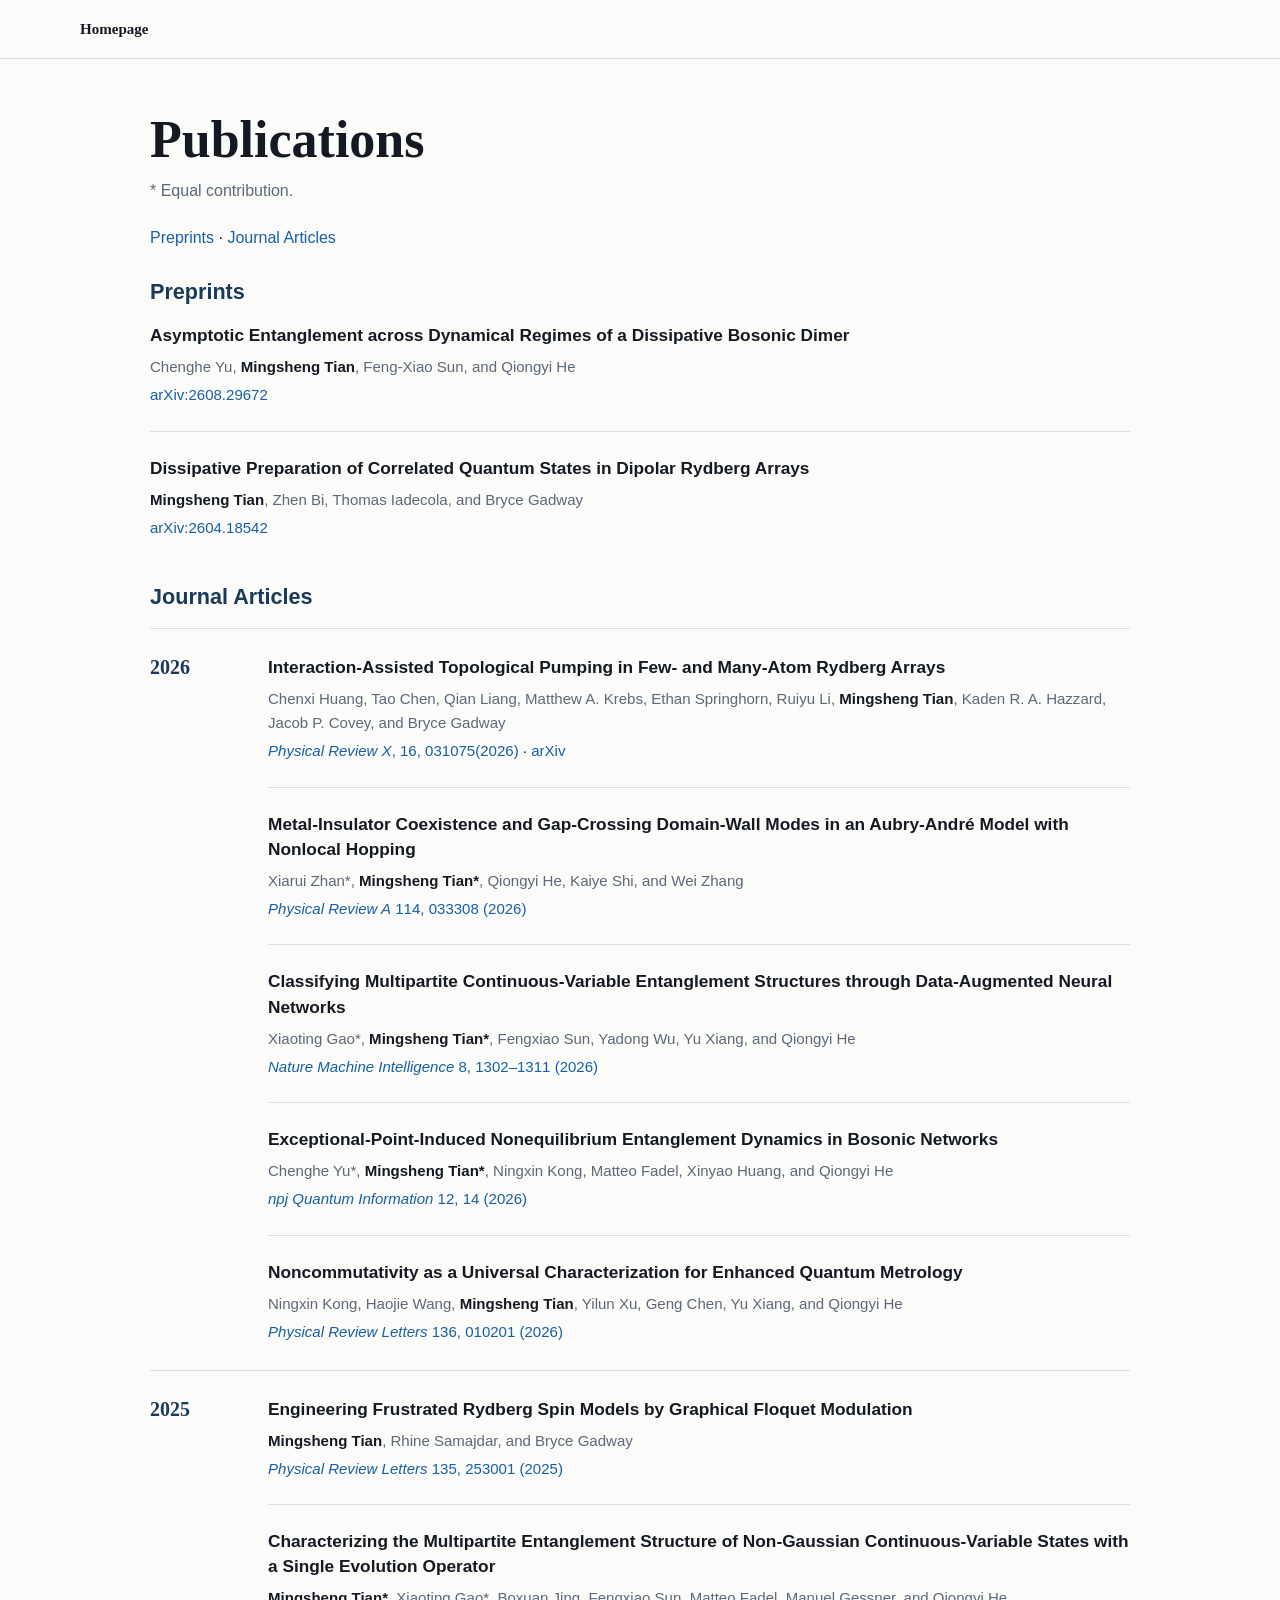
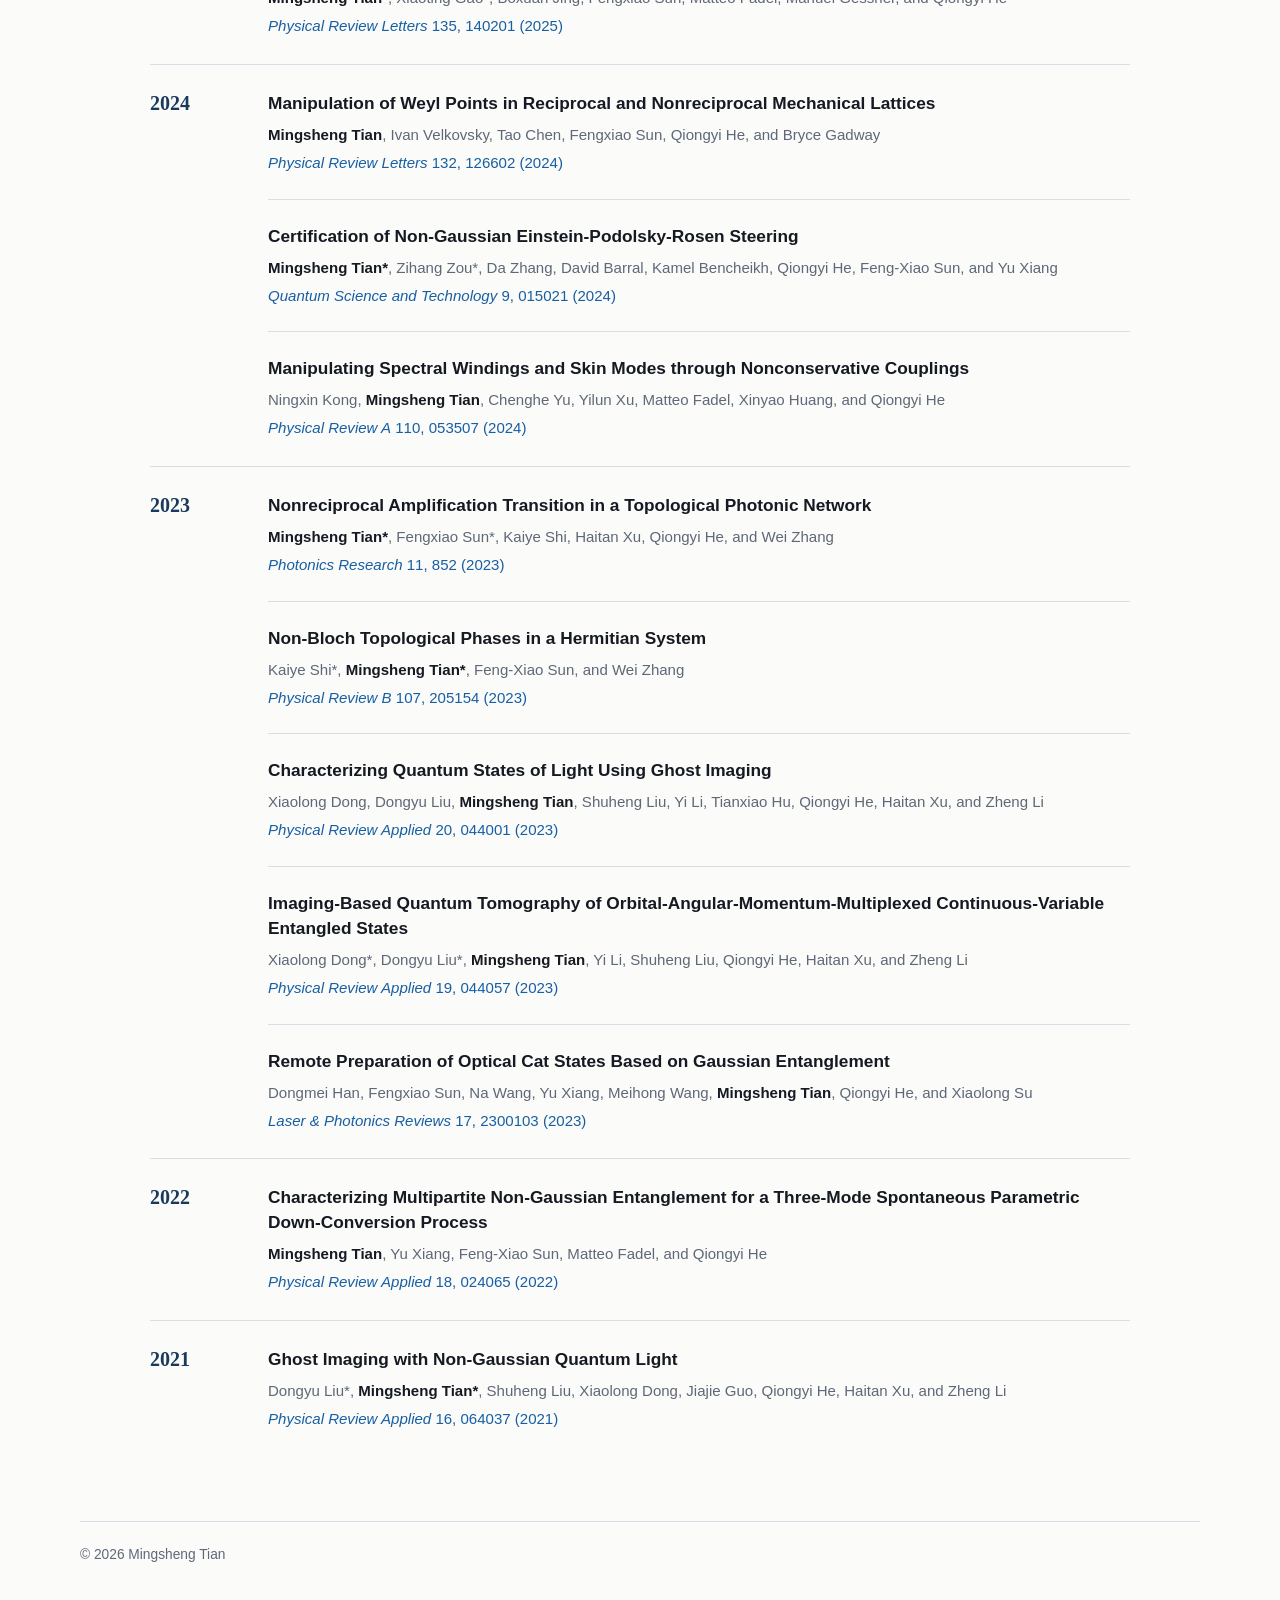
==== publications.html @ 2e52658d "Remove duplicate publication entry Removed duplicate publication entry for 'Interaction-Assisted Top" ====
<!DOCTYPE html>
<html lang="en">
  <head>
    <meta charset="utf-8">
    <meta name="viewport" content="width=device-width, initial-scale=1">
    <meta name="description" content="Publications by Mingsheng Tian">
    <title>Publications | Mingsheng Tian</title>
    <link rel="stylesheet" href="assets/css/style.css?v=20260909-2">
  </head>
  <body>
    <header class="site-header">
      <nav class="top-nav" aria-label="Main navigation">
        <a class="home-link" href="index.html#home">Homepage</a>
      </nav>
    </header>

    <main class="publications-page">
      <section>
        <h1>Publications</h1>
        <p class="page-intro"> * Equal contribution.</p>

        <nav class="publication-categories" aria-label="Publication categories">
          <a href="#preprints">Preprints</a> ·
          <a href="#journal-articles">Journal Articles</a>
        </nav>

        <section id="preprints" class="section-anchor">
          <h2>Preprints</h2>
          <ul class="publication-list" role="list">
            <li class="publication-item">
              <h3 class="publication-title">Asymptotic Entanglement across Dynamical Regimes of a Dissipative Bosonic Dimer</h3>
              <p class="publication-authors">Chenghe Yu, <strong>Mingsheng Tian</strong>, Feng-Xiao Sun, and Qiongyi He</p>
              <p class="publication-venue"><a href="https://arxiv.org/abs/2608.29672">arXiv:2608.29672</a></p>
            </li>
            <li class="publication-item">
              <h3 class="publication-title">Dissipative Preparation of Correlated Quantum States in Dipolar Rydberg Arrays</h3>
              <p class="publication-authors"><strong>Mingsheng Tian</strong>, Zhen Bi, Thomas Iadecola, and Bryce Gadway</p>
              <p class="publication-venue"><a href="https://arxiv.org/abs/2604.18542">arXiv:2604.18542</a></p>
            </li>
          </ul>
        </section>

        <section id="journal-articles" class="section-anchor">
          <h2>Journal Articles</h2>
          <div class="year-group">
            <h3>2026</h3>
            <ul class="publication-list" role="list">
               <li class="publication-item">
                <h4 class="publication-title">Interaction-Assisted Topological Pumping in Few- and Many-Atom Rydberg Arrays</h4>
                <p class="publication-authors">Chenxi Huang, Tao Chen, Qian Liang, Matthew A. Krebs, Ethan Springhorn, Ruiyu Li, <strong>Mingsheng Tian</strong>, Kaden R. A. Hazzard, Jacob P. Covey, and Bryce Gadway</p>
                <p class="publication-venue"><a href="https://journals.aps.org/prx/accepted/10.1103/bf85-ydvh"><em>Physical Review X</em>, 16, 031075(2026)</a> · <a href="https://arxiv.org/abs/2512.12364">arXiv</a></p>
              </li>
              <li class="publication-item">
                <h4 class="publication-title">Metal-Insulator Coexistence and Gap-Crossing Domain-Wall Modes in an Aubry-André Model with Nonlocal Hopping</h4>
                <p class="publication-authors">Xiarui Zhan*, <strong>Mingsheng Tian*</strong>, Qiongyi He, Kaiye Shi, and Wei Zhang</p>
                <p class="publication-venue"><a href="https://journals.aps.org/pra/abstract/10.1103/kcw2-7v4j"><em>Physical Review A</em> 114, 033308 (2026)</a></p>
              </li>
              <li class="publication-item">
                <h4 class="publication-title">Classifying Multipartite Continuous-Variable Entanglement Structures through Data-Augmented Neural Networks</h4>
                <p class="publication-authors">Xiaoting Gao*, <strong>Mingsheng Tian*</strong>, Fengxiao Sun, Yadong Wu, Yu Xiang, and Qiongyi He</p>
                <p class="publication-venue"><a href="https://www.nature.com/articles/s42256-026-01284-y"><em>Nature Machine Intelligence</em> 8, 1302–1311 (2026)</a></p>
              </li>
              <li class="publication-item">
                <h4 class="publication-title">Exceptional-Point-Induced Nonequilibrium Entanglement Dynamics in Bosonic Networks</h4>
                <p class="publication-authors">Chenghe Yu*, <strong>Mingsheng Tian*</strong>, Ningxin Kong, Matteo Fadel, Xinyao Huang, and Qiongyi He</p>
                <p class="publication-venue"><a href="https://www.nature.com/articles/s41534-025-01158-y"><em>npj Quantum Information</em> 12, 14 (2026)</a></p>
              </li>
              <li class="publication-item">
                <h4 class="publication-title">Noncommutativity as a Universal Characterization for Enhanced Quantum Metrology</h4>
                <p class="publication-authors">Ningxin Kong, Haojie Wang, <strong>Mingsheng Tian</strong>, Yilun Xu, Geng Chen, Yu Xiang, and Qiongyi He</p>
                <p class="publication-venue"><a href="https://journals.aps.org/prl/abstract/10.1103/3jlc-lb5c"><em>Physical Review Letters</em> 136, 010201 (2026)</a></p>
              </li>
            </ul>
          </div>

          <div class="year-group">
            <h3>2025</h3>
            <ul class="publication-list" role="list">
              <li class="publication-item">
                <h4 class="publication-title">Engineering Frustrated Rydberg Spin Models by Graphical Floquet Modulation</h4>
                <p class="publication-authors"><strong>Mingsheng Tian</strong>, Rhine Samajdar, and Bryce Gadway</p>
                <p class="publication-venue"><a href="https://journals.aps.org/prl/abstract/10.1103/yxbv-1dkk"><em>Physical Review Letters</em> 135, 253001 (2025)</a></p>
              </li>
              <li class="publication-item">
                <h4 class="publication-title">Characterizing the Multipartite Entanglement Structure of Non-Gaussian Continuous-Variable States with a Single Evolution Operator</h4>
                <p class="publication-authors"><strong>Mingsheng Tian*</strong>, Xiaoting Gao*, Boxuan Jing, Fengxiao Sun, Matteo Fadel, Manuel Gessner, and Qiongyi He</p>
                <p class="publication-venue"><a href="https://journals.aps.org/prl/abstract/10.1103/21t1-dqn6"><em>Physical Review Letters</em> 135, 140201 (2025)</a></p>
              </li>
            </ul>
          </div>

          <div class="year-group">
            <h3>2024</h3>
            <ul class="publication-list" role="list">
              <li class="publication-item">
                <h4 class="publication-title">Manipulation of Weyl Points in Reciprocal and Nonreciprocal Mechanical Lattices</h4>
                <p class="publication-authors"><strong>Mingsheng Tian</strong>, Ivan Velkovsky, Tao Chen, Fengxiao Sun, Qiongyi He, and Bryce Gadway</p>
                <p class="publication-venue"><a href="https://journals.aps.org/prl/abstract/10.1103/PhysRevLett.132.126602"><em>Physical Review Letters</em> 132, 126602 (2024)</a></p>
              </li>
              <li class="publication-item">
                <h4 class="publication-title">Certification of Non-Gaussian Einstein-Podolsky-Rosen Steering</h4>
                <p class="publication-authors"><strong>Mingsheng Tian*</strong>, Zihang Zou*, Da Zhang, David Barral, Kamel Bencheikh, Qiongyi He, Feng-Xiao Sun, and Yu Xiang</p>
                <p class="publication-venue"><a href="https://iopscience.iop.org/article/10.1088/2058-9565/ad124b"><em>Quantum Science and Technology</em> 9, 015021 (2024)</a></p>
              </li>
              <li class="publication-item">
                <h4 class="publication-title">Manipulating Spectral Windings and Skin Modes through Nonconservative Couplings</h4>
                <p class="publication-authors">Ningxin Kong, <strong>Mingsheng Tian</strong>, Chenghe Yu, Yilun Xu, Matteo Fadel, Xinyao Huang, and Qiongyi He</p>
                <p class="publication-venue"><a href="https://journals.aps.org/pra/abstract/10.1103/PhysRevA.110.053507"><em>Physical Review A</em> 110, 053507 (2024)</a></p>
              </li>
            </ul>
          </div>

          <div class="year-group">
            <h3>2023</h3>
            <ul class="publication-list" role="list">
              <li class="publication-item">
                <h4 class="publication-title">Nonreciprocal Amplification Transition in a Topological Photonic Network</h4>
                <p class="publication-authors"><strong>Mingsheng Tian*</strong>, Fengxiao Sun*, Kaiye Shi, Haitan Xu, Qiongyi He, and Wei Zhang</p>
                <p class="publication-venue"><a href="https://opg.optica.org/prj/fulltext.cfm?uri=prj-11-5-852&amp;id=530250"><em>Photonics Research</em> 11, 852 (2023)</a></p>
              </li>
              <li class="publication-item">
                <h4 class="publication-title">Non-Bloch Topological Phases in a Hermitian System</h4>
                <p class="publication-authors">Kaiye Shi*, <strong>Mingsheng Tian*</strong>, Feng-Xiao Sun, and Wei Zhang</p>
                <p class="publication-venue"><a href="https://journals.aps.org/prb/abstract/10.1103/PhysRevB.107.205154"><em>Physical Review B</em> 107, 205154 (2023)</a></p>
              </li>
              <li class="publication-item">
                <h4 class="publication-title">Characterizing Quantum States of Light Using Ghost Imaging</h4>
                <p class="publication-authors">Xiaolong Dong, Dongyu Liu, <strong>Mingsheng Tian</strong>, Shuheng Liu, Yi Li, Tianxiao Hu, Qiongyi He, Haitan Xu, and Zheng Li</p>
                <p class="publication-venue"><a href="https://journals.aps.org/prapplied/abstract/10.1103/PhysRevApplied.20.044001"><em>Physical Review Applied</em> 20, 044001 (2023)</a></p>
              </li>
              <li class="publication-item">
                <h4 class="publication-title">Imaging-Based Quantum Tomography of Orbital-Angular-Momentum-Multiplexed Continuous-Variable Entangled States</h4>
                <p class="publication-authors">Xiaolong Dong*, Dongyu Liu*, <strong>Mingsheng Tian</strong>, Yi Li, Shuheng Liu, Qiongyi He, Haitan Xu, and Zheng Li</p>
                <p class="publication-venue"><a href="https://journals.aps.org/prapplied/abstract/10.1103/PhysRevApplied.19.044057"><em>Physical Review Applied</em> 19, 044057 (2023)</a></p>
              </li>
              <li class="publication-item">
                <h4 class="publication-title">Remote Preparation of Optical Cat States Based on Gaussian Entanglement</h4>
                <p class="publication-authors">Dongmei Han, Fengxiao Sun, Na Wang, Yu Xiang, Meihong Wang, <strong>Mingsheng Tian</strong>, Qiongyi He, and Xiaolong Su</p>
                <p class="publication-venue"><a href="https://doi.org/10.1002/lpor.202300103"><em>Laser &amp; Photonics Reviews</em> 17, 2300103 (2023)</a> </p>
              </li>
            </ul>
          </div>

          <div class="year-group">
            <h3>2022</h3>
            <ul class="publication-list" role="list">
              <li class="publication-item">
                <h4 class="publication-title">Characterizing Multipartite Non-Gaussian Entanglement for a Three-Mode Spontaneous Parametric Down-Conversion Process</h4>
                <p class="publication-authors"><strong>Mingsheng Tian</strong>, Yu Xiang, Feng-Xiao Sun, Matteo Fadel, and Qiongyi He</p>
                <p class="publication-venue"><a href="https://journals.aps.org/prapplied/abstract/10.1103/PhysRevApplied.18.024065"><em>Physical Review Applied</em> 18, 024065 (2022)</a></p>
              </li>
            </ul>
          </div>

          <div class="year-group">
            <h3>2021</h3>
            <ul class="publication-list" role="list">
              <li class="publication-item">
                <h4 class="publication-title">Ghost Imaging with Non-Gaussian Quantum Light</h4>
                <p class="publication-authors">Dongyu Liu*, <strong>Mingsheng Tian*</strong>, Shuheng Liu, Xiaolong Dong, Jiajie Guo, Qiongyi He, Haitan Xu, and Zheng Li</p>
                <p class="publication-venue"><a href="https://journals.aps.org/prapplied/abstract/10.1103/PhysRevApplied.16.064037"><em>Physical Review Applied</em> 16, 064037 (2021)</a></p>
              </li>
            </ul>
          </div>
        </section>

      </section>
    </main>

    <footer>
      <p>© 2026 Mingsheng Tian</p>
    </footer>
  </body>
</html>
---- assets/css/style.css ----
:root {
  --ink: #151922;
  --muted: #5e6877;
  --line: #d9dee7;
  --paper: #fbfbfa;
  --soft: #f3f7fb;
  --blue: #175fa3;
  --blue-dark: #193a5a;
}

* {
  box-sizing: border-box;
}

html {
  scroll-behavior: smooth;
}

body {
  margin: 0;
  color: var(--ink);
  background: var(--paper);
  font-family: -apple-system, BlinkMacSystemFont, "Segoe UI", Helvetica, Arial, sans-serif;
  font-size: 16px;
  line-height: 1.65;
}

a {
  color: var(--blue);
  text-decoration: none;
}

a:hover,
a:focus-visible {
  text-decoration: underline;
}

.site-header {
  position: sticky;
  top: 0;
  z-index: 20;
  background: rgba(251, 251, 250, 0.97);
  border-bottom: 1px solid var(--line);
  backdrop-filter: blur(10px);
}

.top-nav {
  width: min(1120px, calc(100vw - 40px));
  min-height: 58px;
  margin: 0 auto;
  display: flex;
  align-items: center;
  justify-content: space-between;
  gap: 24px;
  overflow-x: auto;
  white-space: nowrap;
  scrollbar-width: none;
}

.top-nav::-webkit-scrollbar {
  display: none;
}

.top-nav a {
  color: var(--ink);
  font-size: 0.94rem;
  font-weight: 700;
}

.home-link {
  color: var(--blue-dark);
  font-family: Georgia, "Times New Roman", serif;
  font-size: 1.02rem;
}

.nav-links {
  display: flex;
  align-items: center;
  gap: 30px;
}

main {
  width: min(1120px, calc(100vw - 40px));
  margin: 0 auto;
  padding: 52px 0 64px;
  display: grid;
  grid-template-columns: 250px minmax(0, 1fr);
  gap: 64px;
}

.section-anchor,
body {
  scroll-margin-top: 78px;
}

.profile {
  position: sticky;
  top: 90px;
  align-self: start;
}

.portrait {
  width: 210px;
  height: 280px;
  display: block;
  object-fit: cover;
  border-radius: 8px;
  border: 1px solid var(--line);
  background: #fff;
}

h1 {
  margin: 22px 0 8px;
  font-family: Georgia, "Times New Roman", serif;
  font-size: 1.65rem;
  font-weight: 800;
  line-height: 1.1;
  white-space: nowrap;
}

h2,
h3 {
  margin: 0;
  line-height: 1.22;
}

.content > section > h2,
.section-heading-row {
  margin: 0 0 18px;
  padding-bottom: 8px;
  border-bottom: 1px solid var(--line);
}

.content > section > h2,
.section-heading-row h2 {
  color: var(--blue-dark);
  font-size: 1.12rem;
  text-transform: uppercase;
  letter-spacing: 0.04em;
}

.section-heading-row {
  display: flex;
  align-items: baseline;
  justify-content: space-between;
  gap: 24px;
}

.section-heading-row a {
  flex: none;
  font-size: 0.9rem;
  font-weight: 700;
}

.title {
  color: var(--blue-dark);
  font-weight: 700;
}

.academic-links {
  display: flex;
  flex-wrap: wrap;
  gap: 8px 14px;
  margin-top: 18px;
}

.academic-links a {
  font-weight: 700;
}

section + section {
  margin-top: 44px;
}

.content p,
.content ul,
.content ol {
  margin-top: 0;
}

.content > section:first-child p {
  max-width: 760px;
  font-size: 1.03rem;
}

.publications,
.publication-list {
  margin: 0;
  padding: 0;
  list-style: none;
}

.publication-item + .publication-item {
  margin-top: 24px;
  padding-top: 24px;
  border-top: 1px solid var(--line);
}

.publication-title {
  margin: 0 0 7px;
  color: var(--ink);
  font-size: 1.08rem;
  font-weight: 650;
  line-height: 1.45;
  overflow-wrap: anywhere;
}

.publication-item .publication-authors {
  margin: 0 0 5px;
  color: var(--muted);
  font-size: 0.94rem;
  line-height: 1.6;
}

.publication-authors strong {
  color: var(--ink);
  font-weight: 600;
}

.publication-item .publication-venue {
  margin: 0;
  font-size: 0.94rem;
  line-height: 1.5;
}

.publication-venue a {
  font-weight: 500;
}

.publications + .note {
  margin-top: 18px;
}

.note {
  margin-bottom: 0;
  color: var(--muted);
  font-size: 0.88rem;
}

.timeline p {
  margin: 0;
}

.timeline p + p {
  margin-top: 8px;
}

.timeline span {
  display: inline-block;
  min-width: 118px;
  color: var(--blue-dark);
  font-weight: 800;
}

.hobbies {
  display: inline-block;
  margin-bottom: 0;
  padding: 10px 14px;
  color: var(--blue-dark);
  background: var(--soft);
  border: 1px solid var(--line);
  border-radius: 8px;
  font-weight: 700;
}

footer {
  width: min(1120px, calc(100vw - 40px));
  margin: 0 auto;
  padding: 22px 0 34px;
  color: var(--muted);
  border-top: 1px solid var(--line);
  font-size: 0.86rem;
}

footer p {
  margin: 0;
}

main.publications-page {
  display: block;
  width: min(980px, calc(100vw - 40px));
}

.publications-page > section > h1 {
  margin: 0 0 10px;
  font-size: clamp(2.35rem, 5vw, 3.25rem);
}

.page-intro {
  margin: 0 0 38px;
  color: var(--muted);
}

.publication-categories {
  margin: -18px 0 28px;
}

.publications-page section > h2 {
  margin-bottom: 18px;
  color: var(--blue-dark);
  font-size: 1.35rem;
}

.year-group {
  display: grid;
  grid-template-columns: 90px minmax(0, 1fr);
  gap: 28px;
  padding: 26px 0;
  border-top: 1px solid var(--line);
}

.year-group > h3 {
  color: var(--blue-dark);
  font-family: Georgia, "Times New Roman", serif;
  font-size: 1.25rem;
}

@media (max-width: 920px) {
  .top-nav {
    width: min(100vw - 28px, 760px);
    gap: 22px;
  }

  .nav-links {
    gap: 22px;
  }

  main {
    width: min(100vw - 32px, 760px);
    grid-template-columns: 1fr;
    gap: 38px;
    padding: 36px 0 48px;
  }

  .profile {
    position: static;
  }

  .portrait {
    width: 190px;
    height: 252px;
  }
}

@media (max-width: 620px) {
  body {
    font-size: 15px;
  }

  .top-nav a {
    font-size: 0.88rem;
  }

  .section-heading-row {
    display: block;
  }

  .section-heading-row h2 {
    margin-bottom: 6px;
  }

  .timeline span {
    display: block;
    min-width: 0;
  }

  .year-group {
    grid-template-columns: 1fr;
    gap: 10px;
  }
}
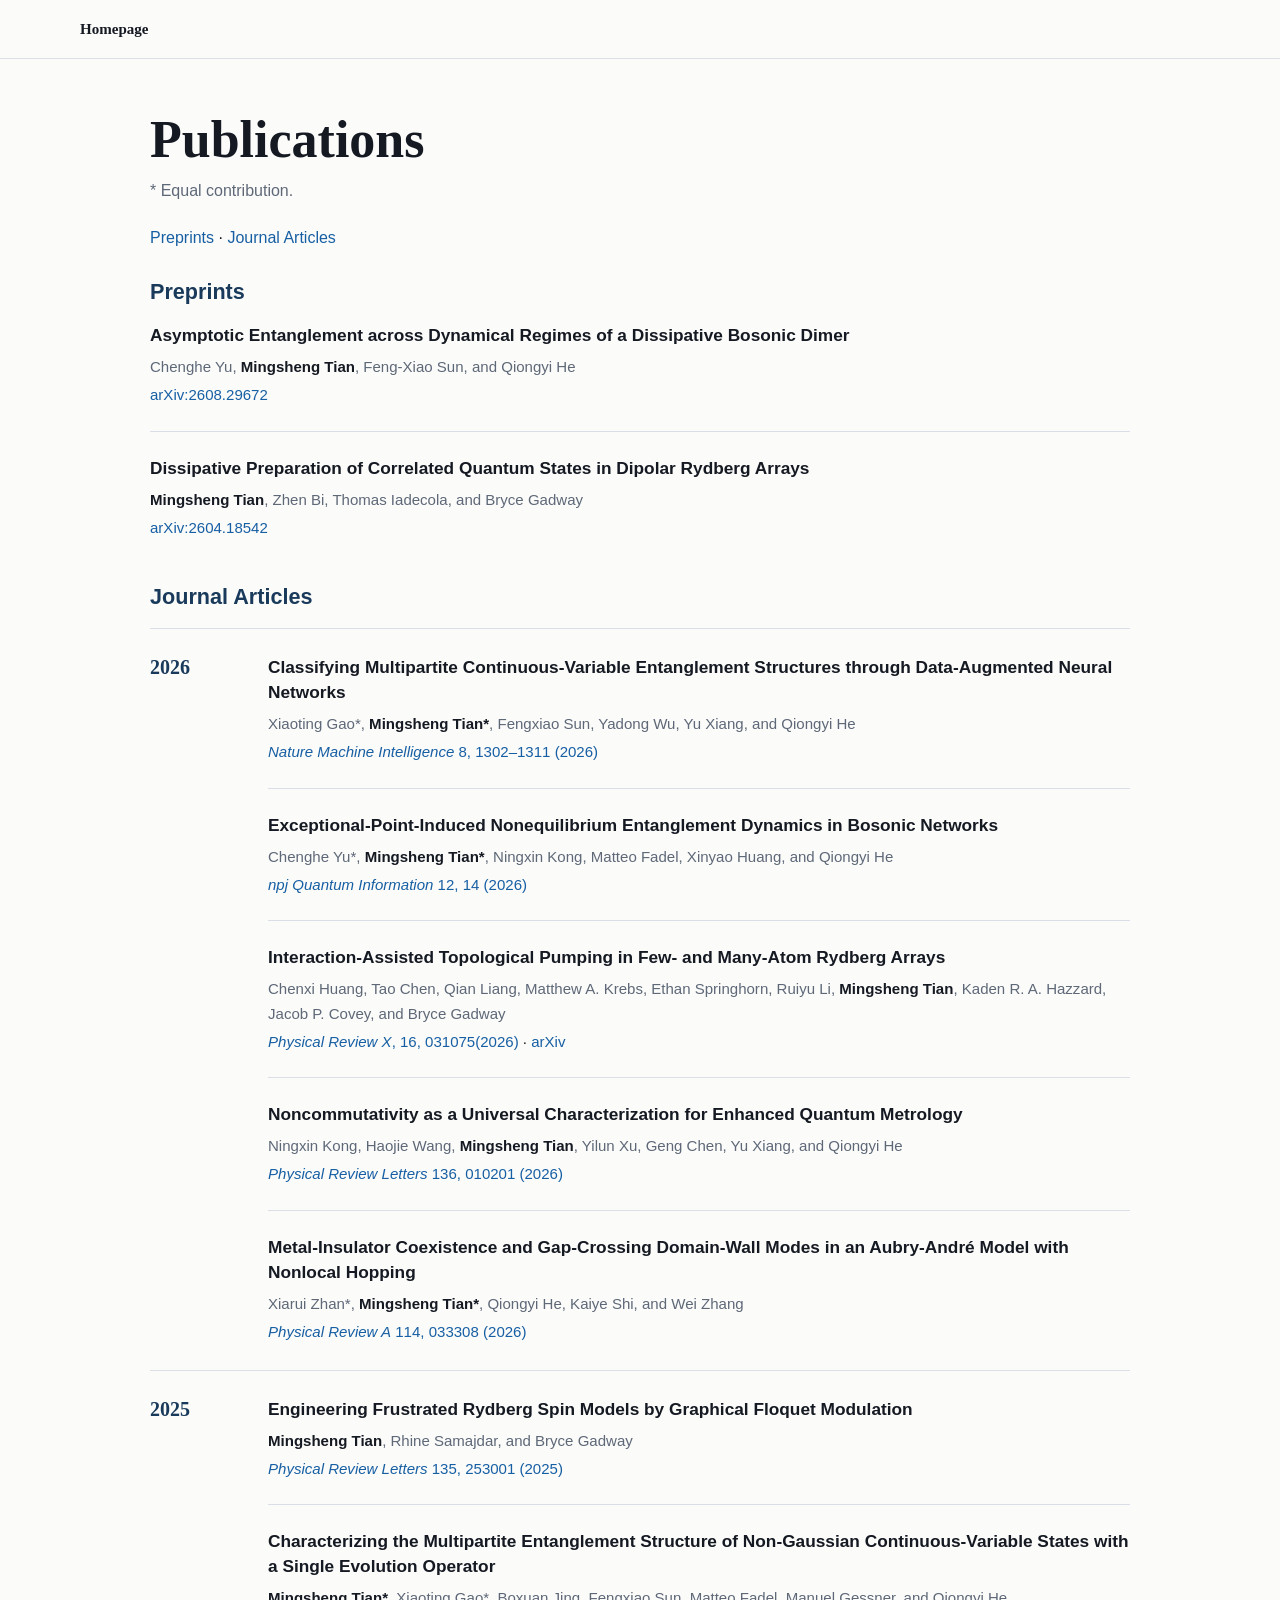
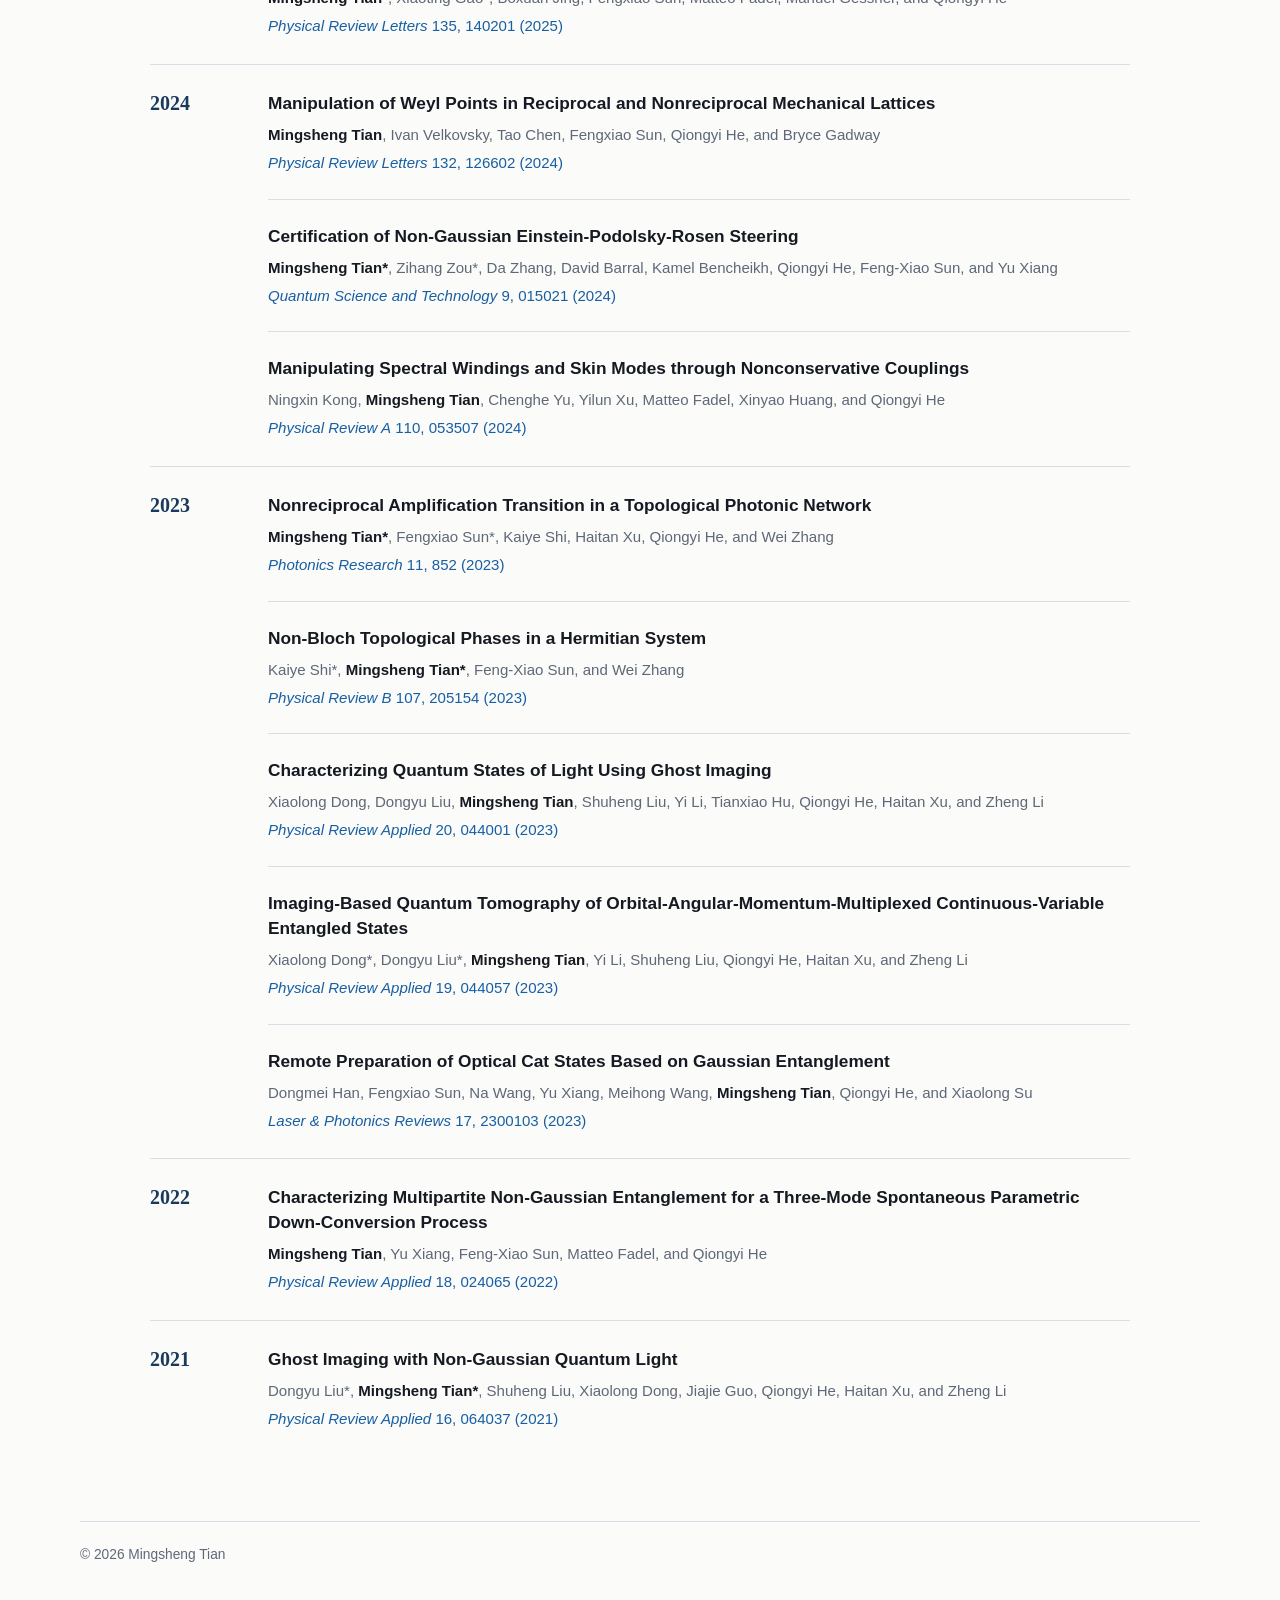
==== commit 91050830: "Reorder publication items in publications.html" ====
--- a/publications.html
+++ b/publications.html
@@ -45,16 +45,6 @@
           <div class="year-group">
             <h3>2026</h3>
             <ul class="publication-list" role="list">
-               <li class="publication-item">
-                <h4 class="publication-title">Interaction-Assisted Topological Pumping in Few- and Many-Atom Rydberg Arrays</h4>
-                <p class="publication-authors">Chenxi Huang, Tao Chen, Qian Liang, Matthew A. Krebs, Ethan Springhorn, Ruiyu Li, <strong>Mingsheng Tian</strong>, Kaden R. A. Hazzard, Jacob P. Covey, and Bryce Gadway</p>
-                <p class="publication-venue"><a href="https://journals.aps.org/prx/accepted/10.1103/bf85-ydvh"><em>Physical Review X</em>, 16, 031075(2026)</a> · <a href="https://arxiv.org/abs/2512.12364">arXiv</a></p>
-              </li>
-              <li class="publication-item">
-                <h4 class="publication-title">Metal-Insulator Coexistence and Gap-Crossing Domain-Wall Modes in an Aubry-André Model with Nonlocal Hopping</h4>
-                <p class="publication-authors">Xiarui Zhan*, <strong>Mingsheng Tian*</strong>, Qiongyi He, Kaiye Shi, and Wei Zhang</p>
-                <p class="publication-venue"><a href="https://journals.aps.org/pra/abstract/10.1103/kcw2-7v4j"><em>Physical Review A</em> 114, 033308 (2026)</a></p>
-              </li>
               <li class="publication-item">
                 <h4 class="publication-title">Classifying Multipartite Continuous-Variable Entanglement Structures through Data-Augmented Neural Networks</h4>
                 <p class="publication-authors">Xiaoting Gao*, <strong>Mingsheng Tian*</strong>, Fengxiao Sun, Yadong Wu, Yu Xiang, and Qiongyi He</p>
@@ -65,10 +55,20 @@
                 <p class="publication-authors">Chenghe Yu*, <strong>Mingsheng Tian*</strong>, Ningxin Kong, Matteo Fadel, Xinyao Huang, and Qiongyi He</p>
                 <p class="publication-venue"><a href="https://www.nature.com/articles/s41534-025-01158-y"><em>npj Quantum Information</em> 12, 14 (2026)</a></p>
               </li>
+                <li class="publication-item">
+                <h4 class="publication-title">Interaction-Assisted Topological Pumping in Few- and Many-Atom Rydberg Arrays</h4>
+                <p class="publication-authors">Chenxi Huang, Tao Chen, Qian Liang, Matthew A. Krebs, Ethan Springhorn, Ruiyu Li, <strong>Mingsheng Tian</strong>, Kaden R. A. Hazzard, Jacob P. Covey, and Bryce Gadway</p>
+                <p class="publication-venue"><a href="https://journals.aps.org/prx/accepted/10.1103/bf85-ydvh"><em>Physical Review X</em>, 16, 031075(2026)</a> · <a href="https://arxiv.org/abs/2512.12364">arXiv</a></p>
+              </li>
               <li class="publication-item">
                 <h4 class="publication-title">Noncommutativity as a Universal Characterization for Enhanced Quantum Metrology</h4>
                 <p class="publication-authors">Ningxin Kong, Haojie Wang, <strong>Mingsheng Tian</strong>, Yilun Xu, Geng Chen, Yu Xiang, and Qiongyi He</p>
                 <p class="publication-venue"><a href="https://journals.aps.org/prl/abstract/10.1103/3jlc-lb5c"><em>Physical Review Letters</em> 136, 010201 (2026)</a></p>
+              </li>
+                <li class="publication-item">
+                <h4 class="publication-title">Metal-Insulator Coexistence and Gap-Crossing Domain-Wall Modes in an Aubry-André Model with Nonlocal Hopping</h4>
+                <p class="publication-authors">Xiarui Zhan*, <strong>Mingsheng Tian*</strong>, Qiongyi He, Kaiye Shi, and Wei Zhang</p>
+                <p class="publication-venue"><a href="https://journals.aps.org/pra/abstract/10.1103/kcw2-7v4j"><em>Physical Review A</em> 114, 033308 (2026)</a></p>
               </li>
             </ul>
           </div>
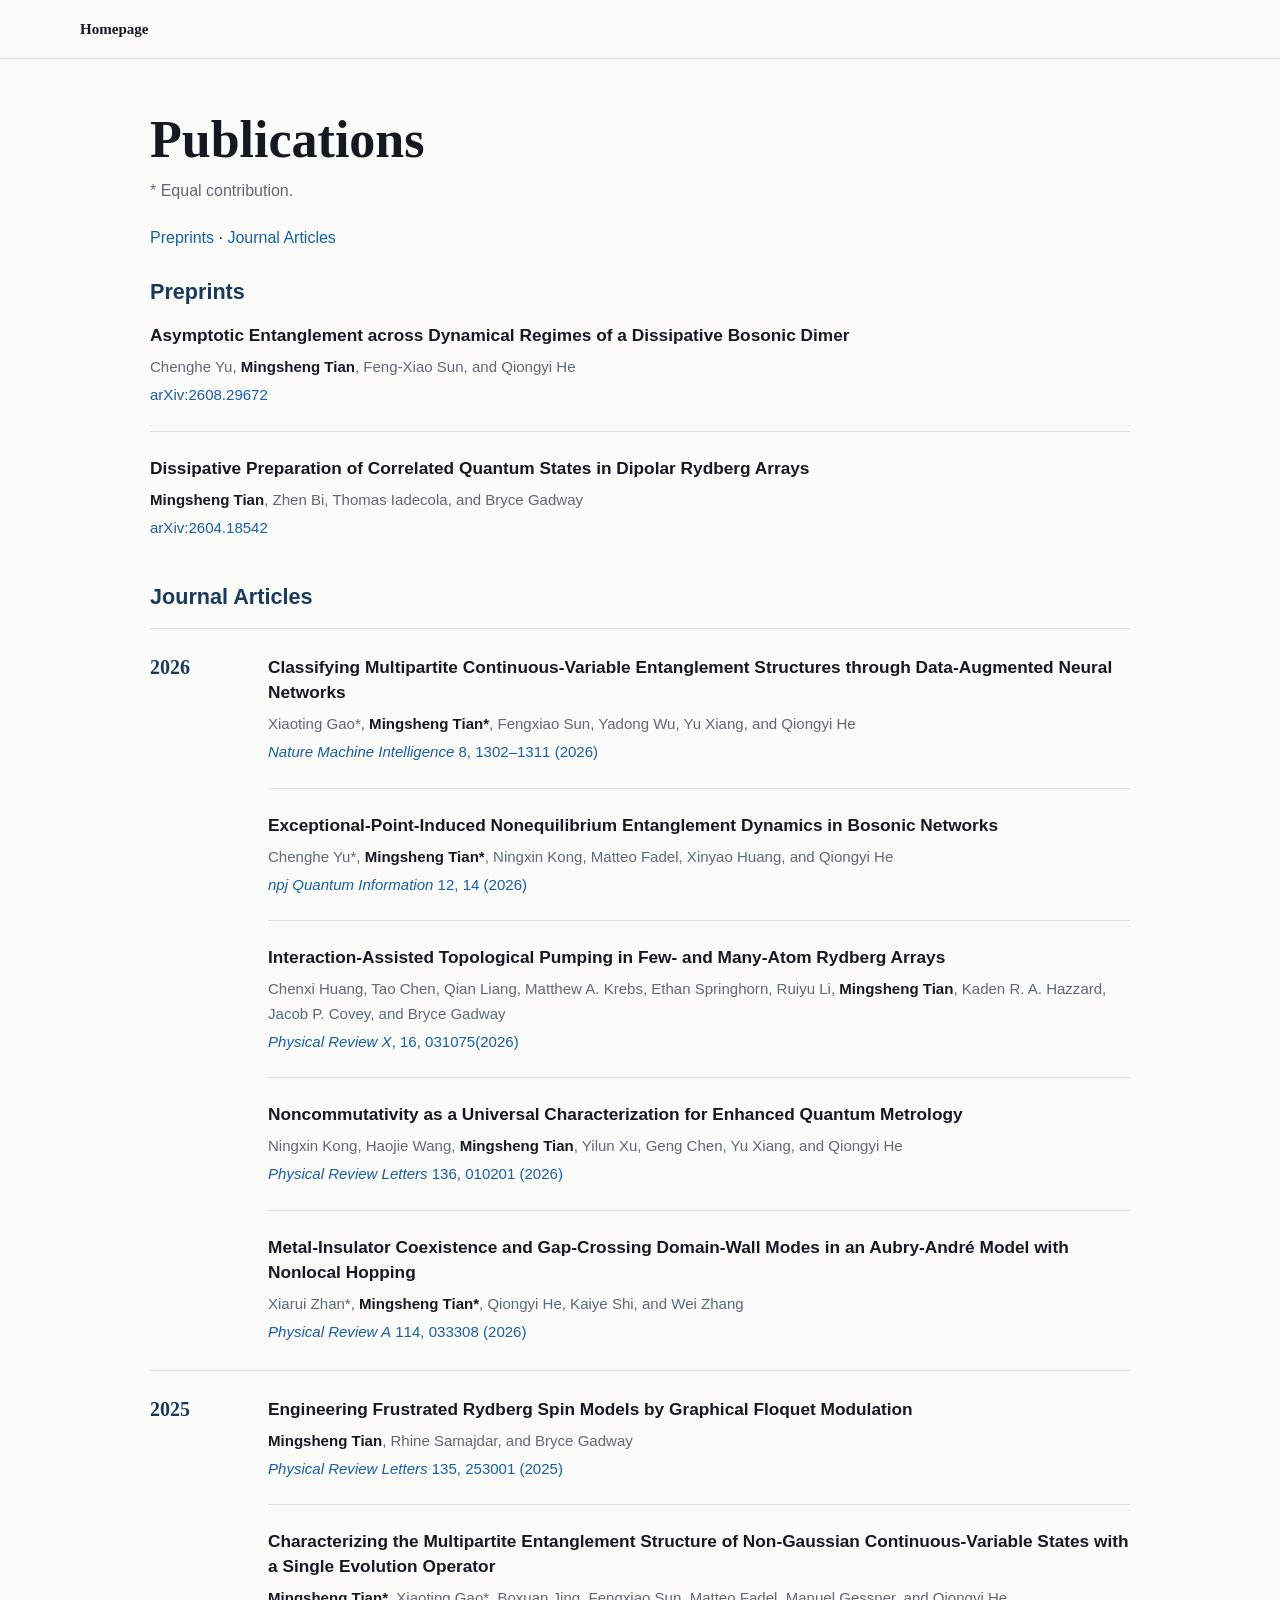
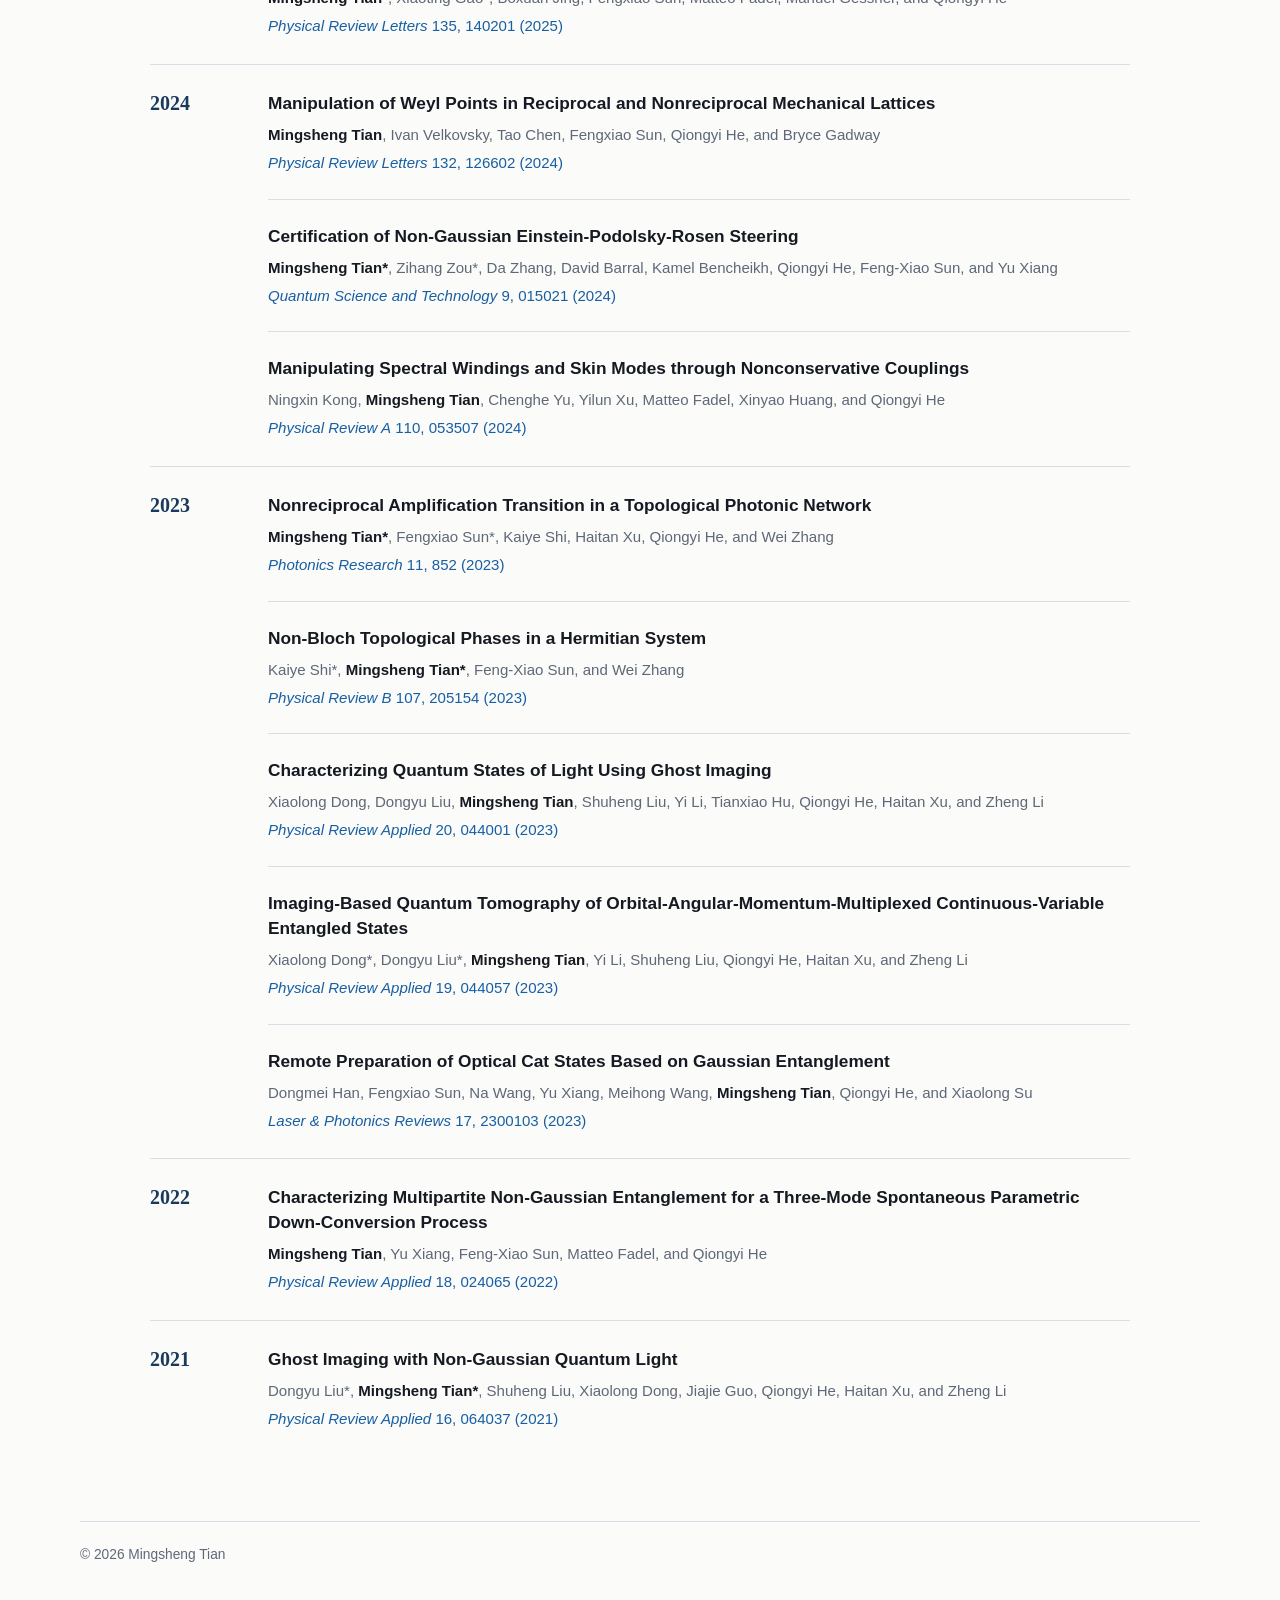
==== commit c1d2a57c: "Update publication venue for a specific paper Removed arXiv link from publication venue." ====
--- a/publications.html
+++ b/publications.html
@@ -58,7 +58,7 @@
                 <li class="publication-item">
                 <h4 class="publication-title">Interaction-Assisted Topological Pumping in Few- and Many-Atom Rydberg Arrays</h4>
                 <p class="publication-authors">Chenxi Huang, Tao Chen, Qian Liang, Matthew A. Krebs, Ethan Springhorn, Ruiyu Li, <strong>Mingsheng Tian</strong>, Kaden R. A. Hazzard, Jacob P. Covey, and Bryce Gadway</p>
-                <p class="publication-venue"><a href="https://journals.aps.org/prx/accepted/10.1103/bf85-ydvh"><em>Physical Review X</em>, 16, 031075(2026)</a> · <a href="https://arxiv.org/abs/2512.12364">arXiv</a></p>
+                <p class="publication-venue"><a href="https://journals.aps.org/prx/accepted/10.1103/bf85-ydvh"><em>Physical Review X</em>, 16, 031075(2026)</a></p>
               </li>
               <li class="publication-item">
                 <h4 class="publication-title">Noncommutativity as a Universal Characterization for Enhanced Quantum Metrology</h4>
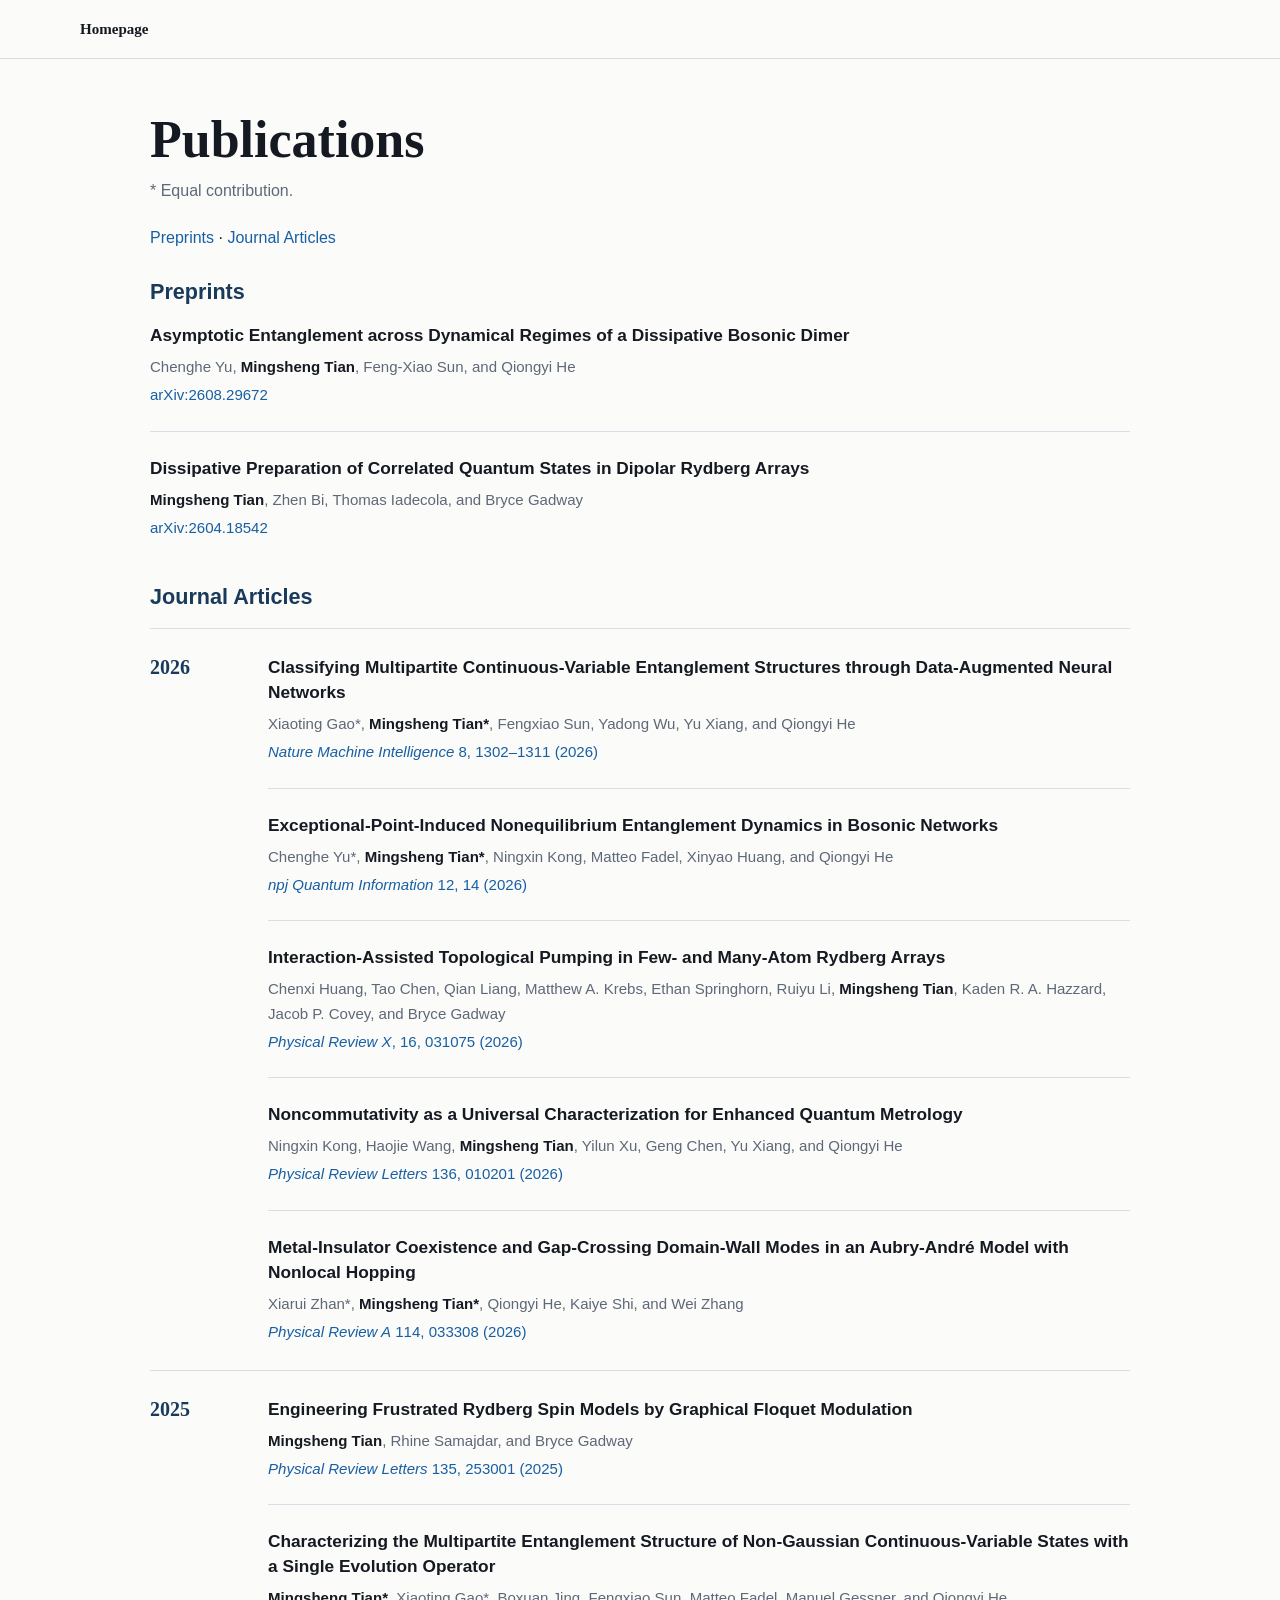
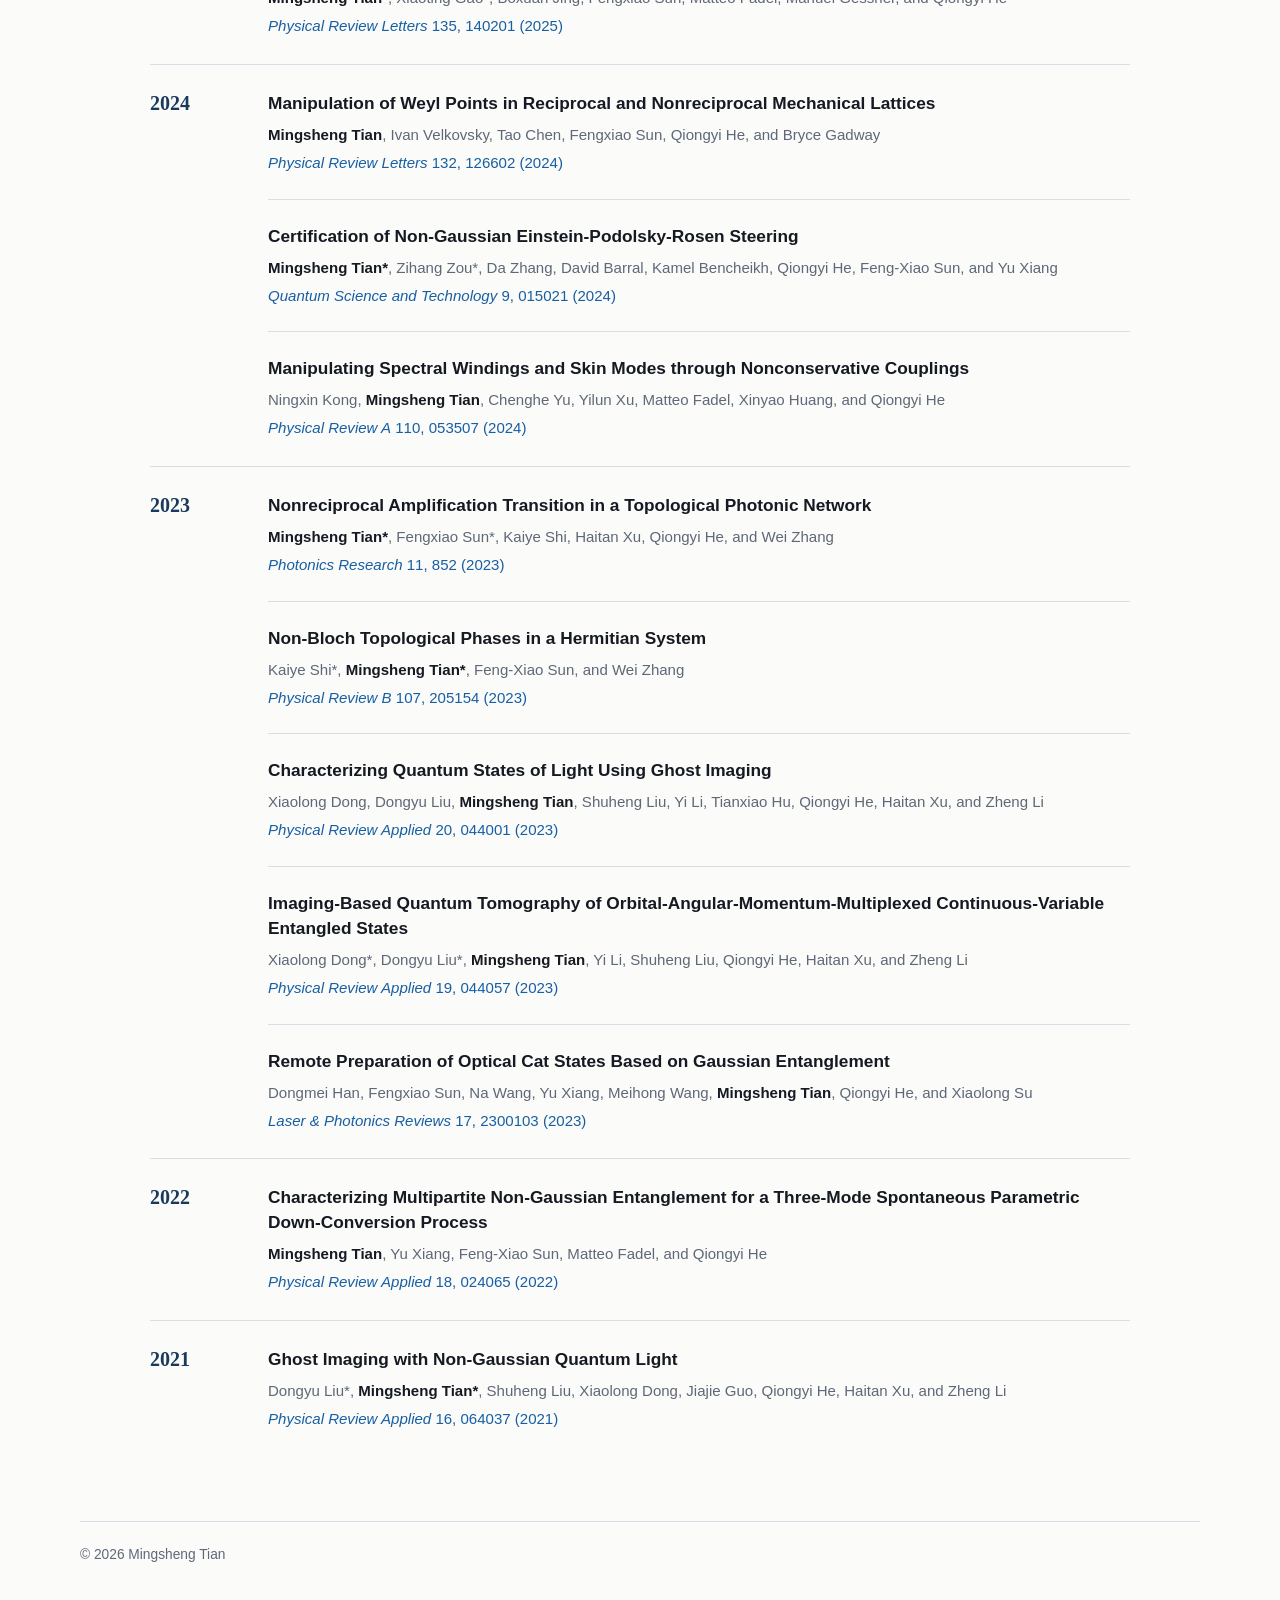
==== commit 4873a9fc: "Polish published PRX citation formatting" ====
--- a/publications.html
+++ b/publications.html
@@ -55,17 +55,17 @@
                 <p class="publication-authors">Chenghe Yu*, <strong>Mingsheng Tian*</strong>, Ningxin Kong, Matteo Fadel, Xinyao Huang, and Qiongyi He</p>
                 <p class="publication-venue"><a href="https://www.nature.com/articles/s41534-025-01158-y"><em>npj Quantum Information</em> 12, 14 (2026)</a></p>
               </li>
-                <li class="publication-item">
+              <li class="publication-item">
                 <h4 class="publication-title">Interaction-Assisted Topological Pumping in Few- and Many-Atom Rydberg Arrays</h4>
                 <p class="publication-authors">Chenxi Huang, Tao Chen, Qian Liang, Matthew A. Krebs, Ethan Springhorn, Ruiyu Li, <strong>Mingsheng Tian</strong>, Kaden R. A. Hazzard, Jacob P. Covey, and Bryce Gadway</p>
-                <p class="publication-venue"><a href="https://journals.aps.org/prx/accepted/10.1103/bf85-ydvh"><em>Physical Review X</em>, 16, 031075(2026)</a></p>
+                <p class="publication-venue"><a href="https://journals.aps.org/prx/accepted/10.1103/bf85-ydvh"><em>Physical Review X</em>, 16, 031075 (2026)</a></p>
               </li>
               <li class="publication-item">
                 <h4 class="publication-title">Noncommutativity as a Universal Characterization for Enhanced Quantum Metrology</h4>
                 <p class="publication-authors">Ningxin Kong, Haojie Wang, <strong>Mingsheng Tian</strong>, Yilun Xu, Geng Chen, Yu Xiang, and Qiongyi He</p>
                 <p class="publication-venue"><a href="https://journals.aps.org/prl/abstract/10.1103/3jlc-lb5c"><em>Physical Review Letters</em> 136, 010201 (2026)</a></p>
               </li>
-                <li class="publication-item">
+              <li class="publication-item">
                 <h4 class="publication-title">Metal-Insulator Coexistence and Gap-Crossing Domain-Wall Modes in an Aubry-André Model with Nonlocal Hopping</h4>
                 <p class="publication-authors">Xiarui Zhan*, <strong>Mingsheng Tian*</strong>, Qiongyi He, Kaiye Shi, and Wei Zhang</p>
                 <p class="publication-venue"><a href="https://journals.aps.org/pra/abstract/10.1103/kcw2-7v4j"><em>Physical Review A</em> 114, 033308 (2026)</a></p>
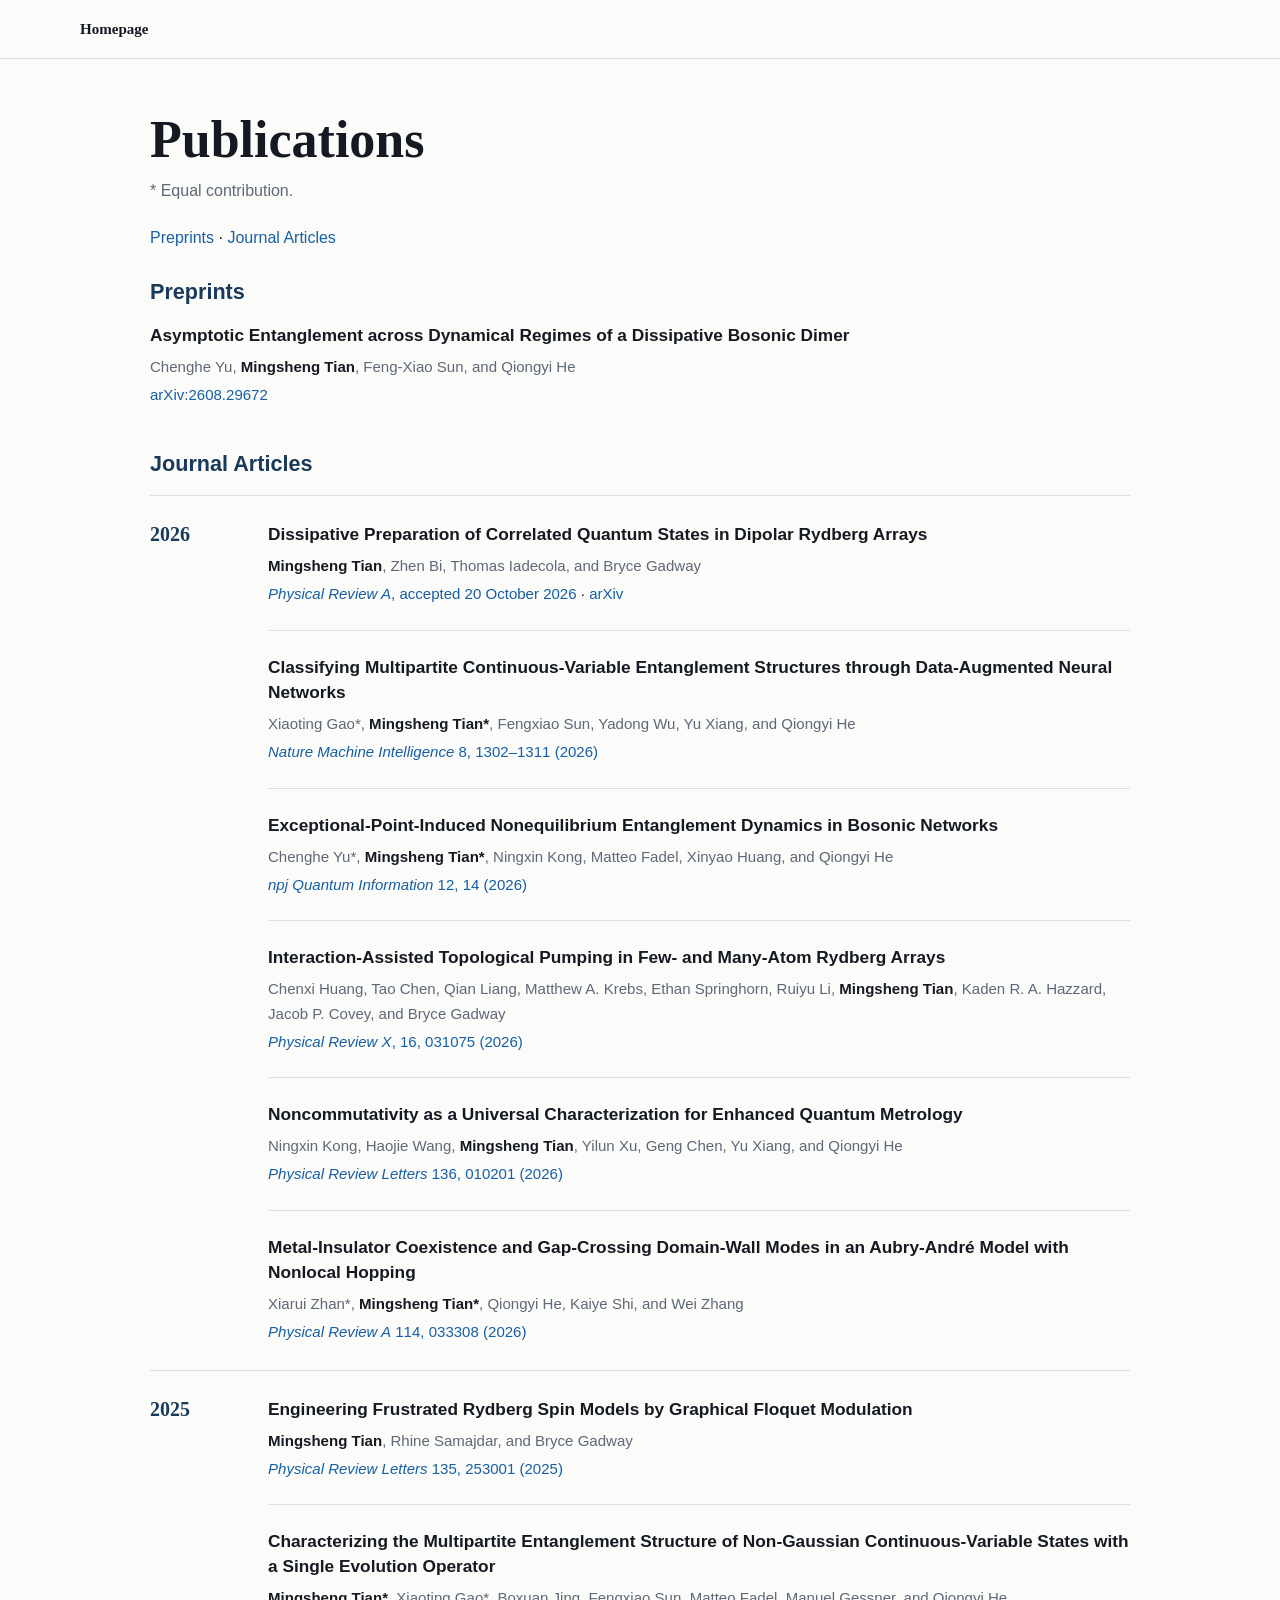
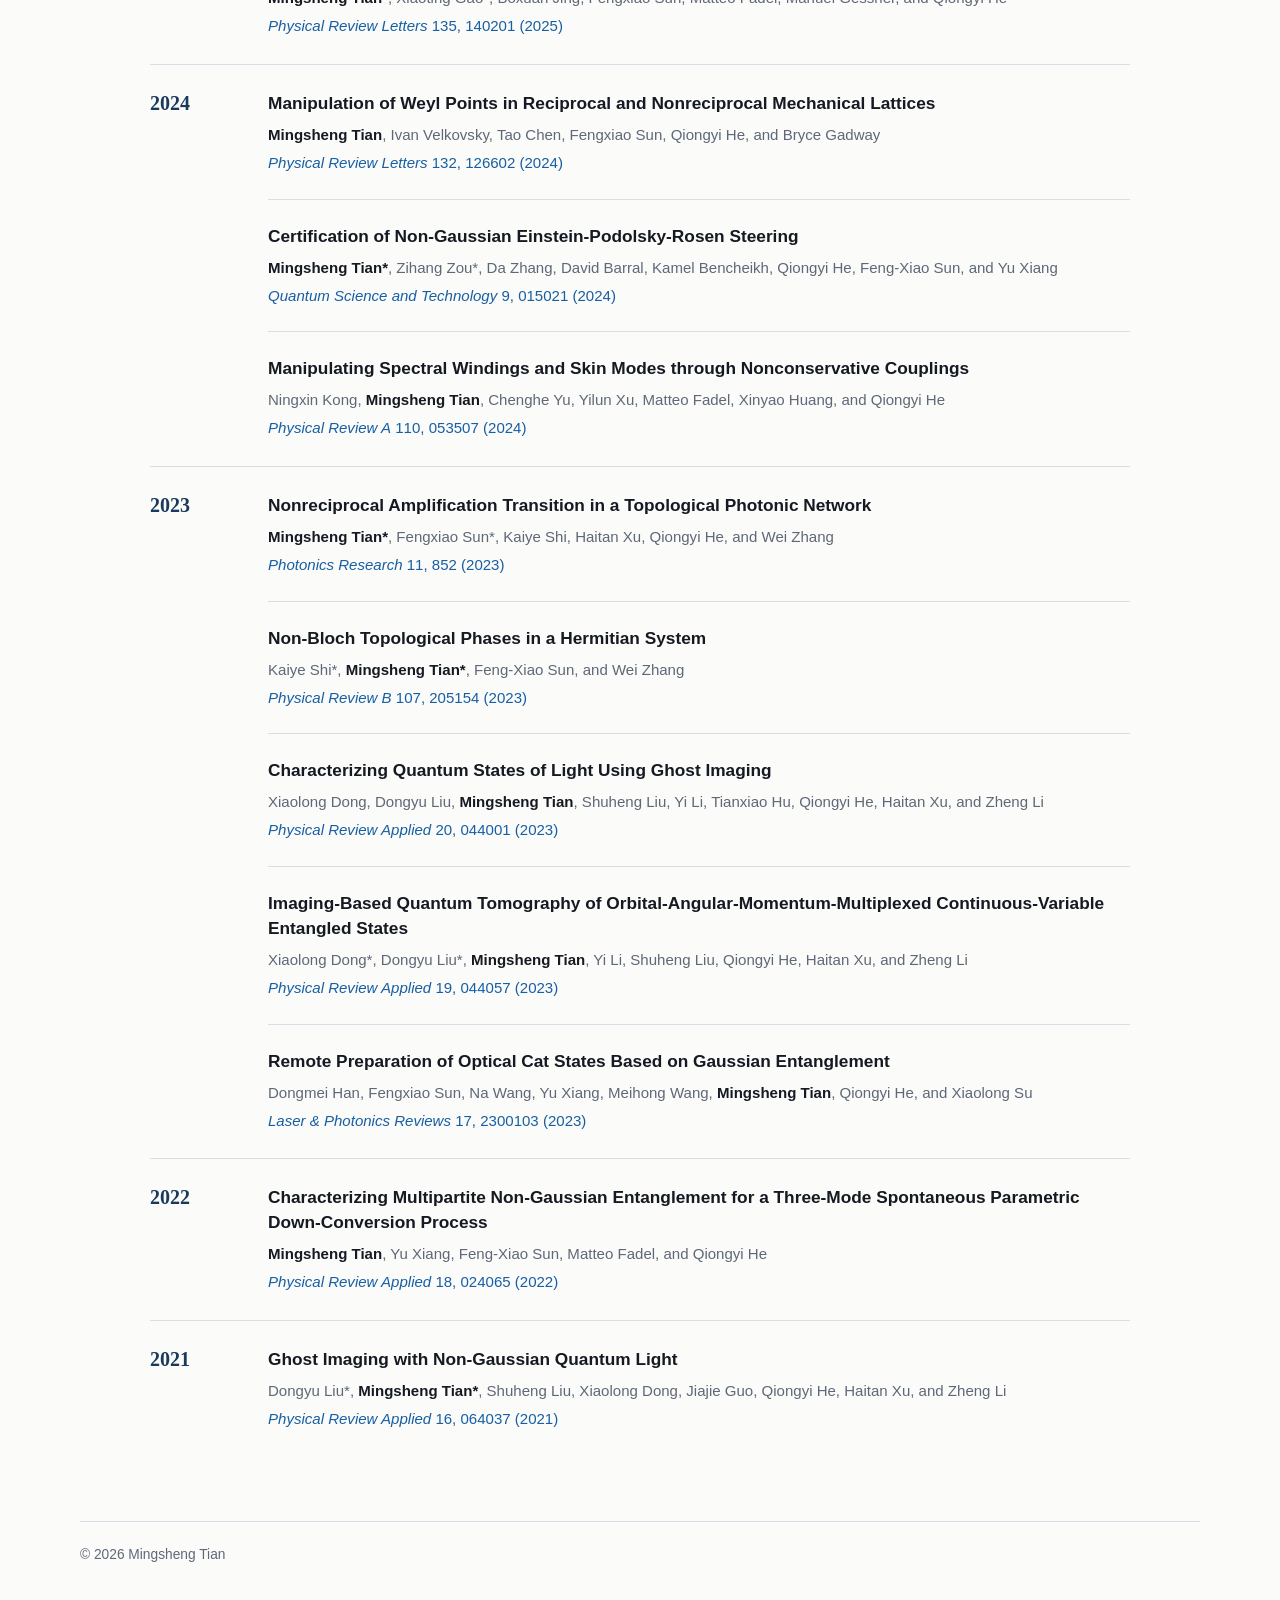
==== commit 9932abee: "Move accepted PRA paper to journal articles" ====
--- a/publications.html
+++ b/publications.html
@@ -32,11 +32,6 @@
               <p class="publication-authors">Chenghe Yu, <strong>Mingsheng Tian</strong>, Feng-Xiao Sun, and Qiongyi He</p>
               <p class="publication-venue"><a href="https://arxiv.org/abs/2608.29672">arXiv:2608.29672</a></p>
             </li>
-            <li class="publication-item">
-              <h3 class="publication-title">Dissipative Preparation of Correlated Quantum States in Dipolar Rydberg Arrays</h3>
-              <p class="publication-authors"><strong>Mingsheng Tian</strong>, Zhen Bi, Thomas Iadecola, and Bryce Gadway</p>
-              <p class="publication-venue"><a href="https://arxiv.org/abs/2604.18542">arXiv:2604.18542</a></p>
-            </li>
           </ul>
         </section>
 
@@ -45,6 +40,11 @@
           <div class="year-group">
             <h3>2026</h3>
             <ul class="publication-list" role="list">
+              <li class="publication-item">
+                <h4 class="publication-title">Dissipative Preparation of Correlated Quantum States in Dipolar Rydberg Arrays</h4>
+                <p class="publication-authors"><strong>Mingsheng Tian</strong>, Zhen Bi, Thomas Iadecola, and Bryce Gadway</p>
+                <p class="publication-venue"><a href="https://journals.aps.org/pra/accepted/10.1103/v1xw-78qv"><em>Physical Review A</em>, accepted 20 October 2026</a> · <a href="https://arxiv.org/abs/2604.18542">arXiv</a></p>
+              </li>
               <li class="publication-item">
                 <h4 class="publication-title">Classifying Multipartite Continuous-Variable Entanglement Structures through Data-Augmented Neural Networks</h4>
                 <p class="publication-authors">Xiaoting Gao*, <strong>Mingsheng Tian*</strong>, Fengxiao Sun, Yadong Wu, Yu Xiang, and Qiongyi He</p>
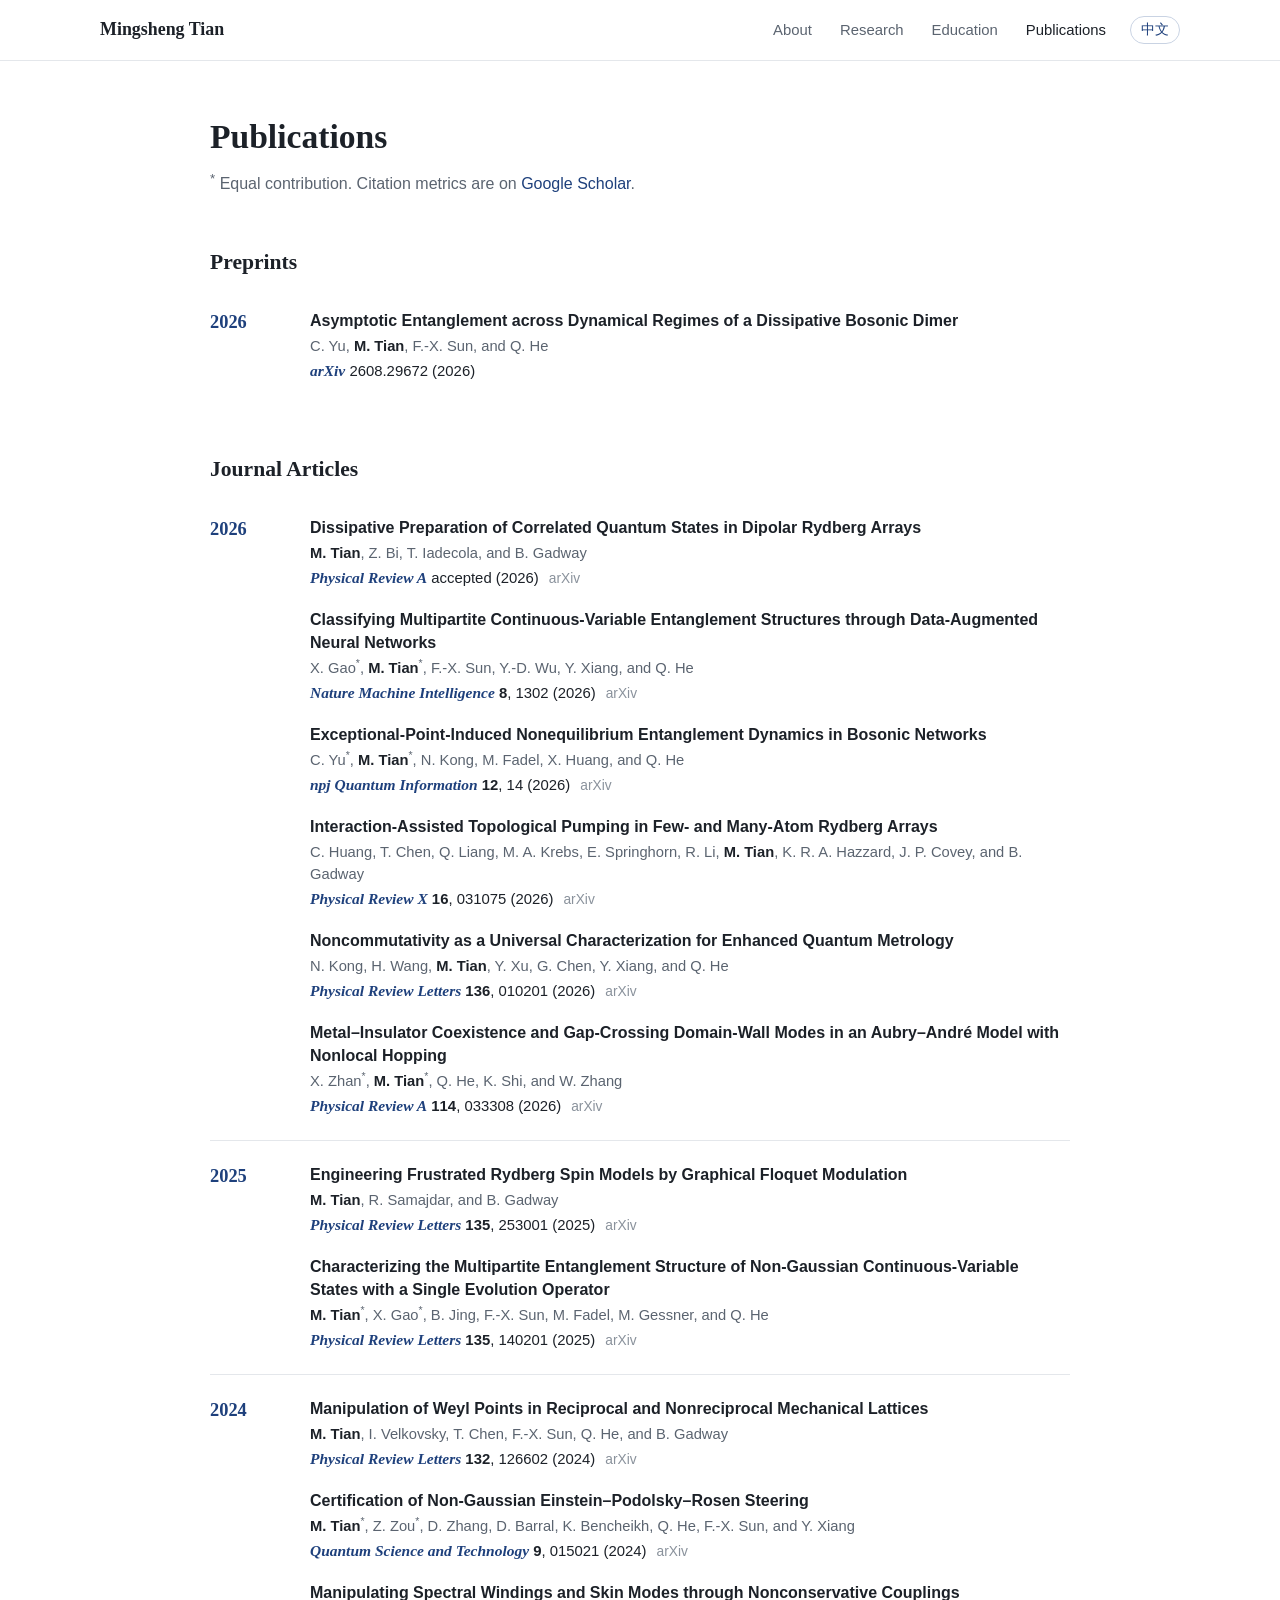
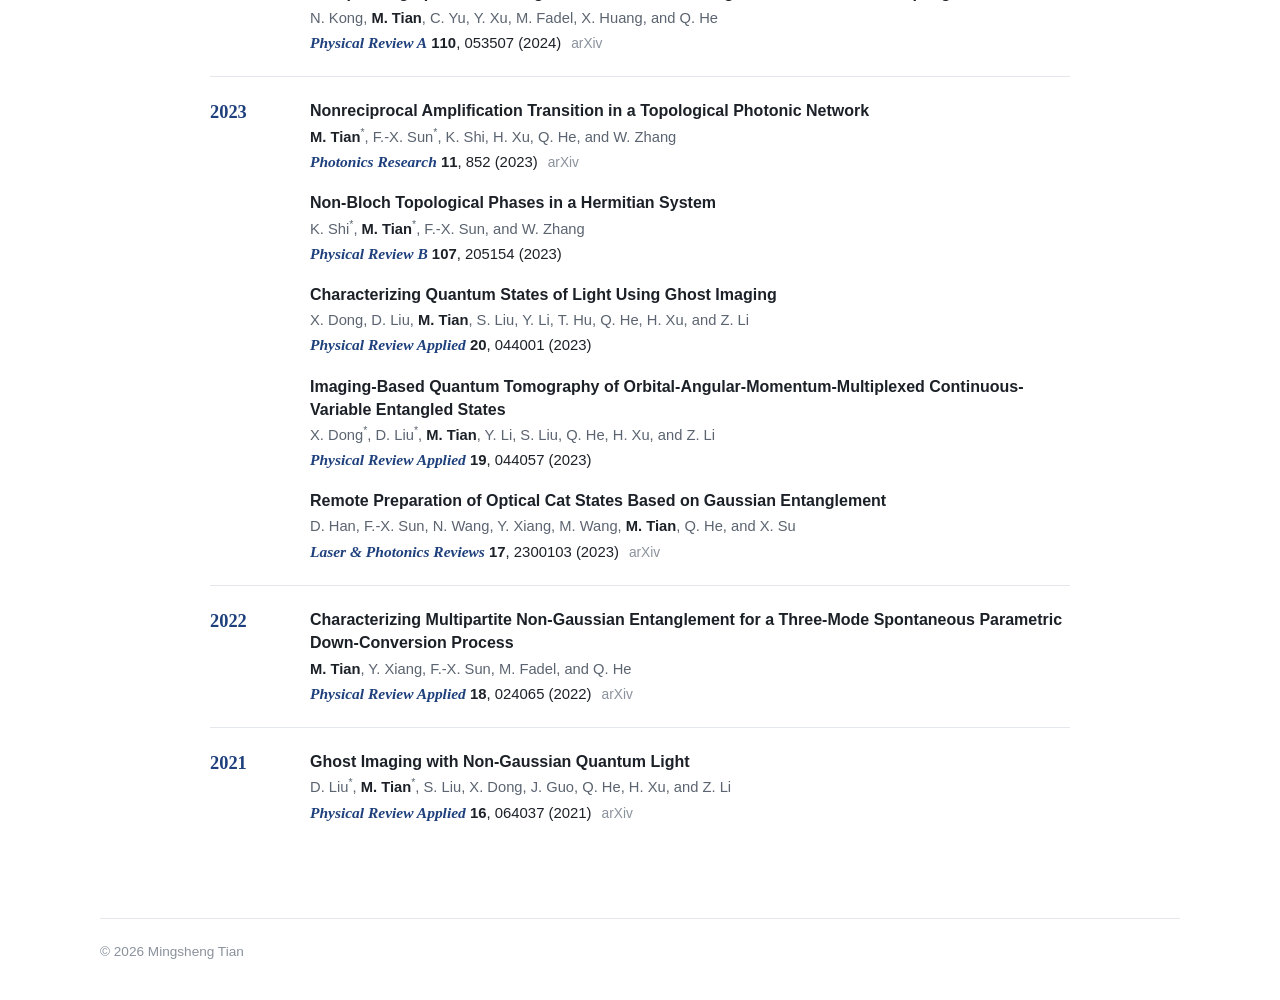
==== commit 33515996: "Redesign homepage with research areas and English/Chinese toggle - New About text and two research a" ====
--- a/publications.html
+++ b/publications.html
@@ -1,174 +1,197 @@
 <!DOCTYPE html>
-<html lang="en">
+<html lang="en" data-lang="en" data-title-en="Publications · Mingsheng Tian" data-title-zh="论文列表 · Mingsheng Tian">
   <head>
     <meta charset="utf-8">
     <meta name="viewport" content="width=device-width, initial-scale=1">
-    <meta name="description" content="Publications by Mingsheng Tian">
-    <title>Publications | Mingsheng Tian</title>
-    <link rel="stylesheet" href="assets/css/style.css?v=20260909-2">
+    <title>Publications · Mingsheng Tian</title>
+    <meta name="description" content="Publications by Mingsheng Tian.">
+    <script>
+      (function () {
+        var l = null;
+        try { l = new URLSearchParams(location.search).get("lang"); } catch (e) {}
+        if (l === "zh" || l === "en") { try { localStorage.setItem("site-lang", l); } catch (e) {} }
+        else { try { l = localStorage.getItem("site-lang"); } catch (e) {} }
+        if (l !== "zh" && l !== "en") { l = /^zh/i.test(navigator.language || "") ? "zh" : "en"; }
+        document.documentElement.setAttribute("data-lang", l);
+        document.documentElement.lang = l === "zh" ? "zh-CN" : "en";
+      })();
+    </script>
+    <link rel="stylesheet" href="assets/css/style.css?v=20261115">
   </head>
   <body>
     <header class="site-header">
-      <nav class="top-nav" aria-label="Main navigation">
-        <a class="home-link" href="index.html#home">Homepage</a>
+      <nav class="top-nav" aria-label="Main">
+        <a class="brand" href="index.html">Mingsheng Tian</a>
+        <div class="nav-links">
+          <a href="index.html#about"><span class="en">About</span><span class="zh">关于我</span></a>
+          <a href="index.html#research"><span class="en">Research</span><span class="zh">研究方向</span></a>
+          <a class="nav-optional" href="index.html#education"><span class="en">Education</span><span class="zh">教育经历</span></a>
+          <a href="publications.html" aria-current="page"><span class="en">Publications</span><span class="zh">论文列表</span></a>
+        </div>
+        <button class="lang-toggle" type="button" data-lang-toggle>中文</button>
       </nav>
     </header>
 
-    <main class="publications-page">
-      <section>
-        <h1>Publications</h1>
-        <p class="page-intro"> * Equal contribution.</p>
+    <main class="page page--single">
+      <div class="page-head">
+        <h1><span class="en">Publications</span><span class="zh">论文列表</span></h1>
+        <p>
+          <span class="en"><sup>*</sup> Equal contribution. Citation metrics are on <a href="https://scholar.google.com/citations?user=RYFxHLgAAAAJ&amp;hl=en">Google Scholar</a>.</span>
+          <span class="zh"><sup>*</sup> 共同第一作者。引用数据可以在 <a href="https://scholar.google.com/citations?user=RYFxHLgAAAAJ&amp;hl=en">Google Scholar</a> 查看。</span>
+        </p>
+      </div>
 
-        <nav class="publication-categories" aria-label="Publication categories">
-          <a href="#preprints">Preprints</a> ·
-          <a href="#journal-articles">Journal Articles</a>
-        </nav>
-
-        <section id="preprints" class="section-anchor">
-          <h2>Preprints</h2>
-          <ul class="publication-list" role="list">
-            <li class="publication-item">
-              <h3 class="publication-title">Asymptotic Entanglement across Dynamical Regimes of a Dissipative Bosonic Dimer</h3>
-              <p class="publication-authors">Chenghe Yu, <strong>Mingsheng Tian</strong>, Feng-Xiao Sun, and Qiongyi He</p>
-              <p class="publication-venue"><a href="https://arxiv.org/abs/2608.29672">arXiv:2608.29672</a></p>
+      <!-- Preprints -->
+      <section id="preprints" class="pub-section">
+        <h2><span class="en">Preprints</span><span class="zh">预印本</span></h2>
+        <div class="year-group">
+          <h3>2026</h3>
+          <ul class="pub-list">
+            <li class="pub">
+              <a class="pub-title" href="https://arxiv.org/abs/2608.29672">Asymptotic Entanglement across Dynamical Regimes of a Dissipative Bosonic Dimer</a>
+              <p class="pub-authors">C. Yu, <b>M. Tian</b>, F.-X. Sun, and Q. He</p>
+              <p class="pub-venue"><span class="journal">arXiv</span> <span class="num">2608.29672 (2026)</span></p>
             </li>
           </ul>
-        </section>
+        </div>
+      </section>
 
-        <section id="journal-articles" class="section-anchor">
-          <h2>Journal Articles</h2>
-          <div class="year-group">
-            <h3>2026</h3>
-            <ul class="publication-list" role="list">
-              <li class="publication-item">
-                <h4 class="publication-title">Dissipative Preparation of Correlated Quantum States in Dipolar Rydberg Arrays</h4>
-                <p class="publication-authors"><strong>Mingsheng Tian</strong>, Zhen Bi, Thomas Iadecola, and Bryce Gadway</p>
-                <p class="publication-venue"><a href="https://journals.aps.org/pra/accepted/10.1103/v1xw-78qv"><em>Physical Review A</em>, accepted 20 October 2026</a> · <a href="https://arxiv.org/abs/2604.18542">arXiv</a></p>
-              </li>
-              <li class="publication-item">
-                <h4 class="publication-title">Classifying Multipartite Continuous-Variable Entanglement Structures through Data-Augmented Neural Networks</h4>
-                <p class="publication-authors">Xiaoting Gao*, <strong>Mingsheng Tian*</strong>, Fengxiao Sun, Yadong Wu, Yu Xiang, and Qiongyi He</p>
-                <p class="publication-venue"><a href="https://www.nature.com/articles/s42256-026-01284-y"><em>Nature Machine Intelligence</em> 8, 1302–1311 (2026)</a></p>
-              </li>
-              <li class="publication-item">
-                <h4 class="publication-title">Exceptional-Point-Induced Nonequilibrium Entanglement Dynamics in Bosonic Networks</h4>
-                <p class="publication-authors">Chenghe Yu*, <strong>Mingsheng Tian*</strong>, Ningxin Kong, Matteo Fadel, Xinyao Huang, and Qiongyi He</p>
-                <p class="publication-venue"><a href="https://www.nature.com/articles/s41534-025-01158-y"><em>npj Quantum Information</em> 12, 14 (2026)</a></p>
-              </li>
-              <li class="publication-item">
-                <h4 class="publication-title">Interaction-Assisted Topological Pumping in Few- and Many-Atom Rydberg Arrays</h4>
-                <p class="publication-authors">Chenxi Huang, Tao Chen, Qian Liang, Matthew A. Krebs, Ethan Springhorn, Ruiyu Li, <strong>Mingsheng Tian</strong>, Kaden R. A. Hazzard, Jacob P. Covey, and Bryce Gadway</p>
-                <p class="publication-venue"><a href="https://journals.aps.org/prx/accepted/10.1103/bf85-ydvh"><em>Physical Review X</em>, 16, 031075 (2026)</a></p>
-              </li>
-              <li class="publication-item">
-                <h4 class="publication-title">Noncommutativity as a Universal Characterization for Enhanced Quantum Metrology</h4>
-                <p class="publication-authors">Ningxin Kong, Haojie Wang, <strong>Mingsheng Tian</strong>, Yilun Xu, Geng Chen, Yu Xiang, and Qiongyi He</p>
-                <p class="publication-venue"><a href="https://journals.aps.org/prl/abstract/10.1103/3jlc-lb5c"><em>Physical Review Letters</em> 136, 010201 (2026)</a></p>
-              </li>
-              <li class="publication-item">
-                <h4 class="publication-title">Metal-Insulator Coexistence and Gap-Crossing Domain-Wall Modes in an Aubry-André Model with Nonlocal Hopping</h4>
-                <p class="publication-authors">Xiarui Zhan*, <strong>Mingsheng Tian*</strong>, Qiongyi He, Kaiye Shi, and Wei Zhang</p>
-                <p class="publication-venue"><a href="https://journals.aps.org/pra/abstract/10.1103/kcw2-7v4j"><em>Physical Review A</em> 114, 033308 (2026)</a></p>
-              </li>
-            </ul>
-          </div>
+      <!-- Journal articles -->
+      <section id="journal-articles" class="pub-section">
+        <h2><span class="en">Journal Articles</span><span class="zh">期刊论文</span></h2>
 
-          <div class="year-group">
-            <h3>2025</h3>
-            <ul class="publication-list" role="list">
-              <li class="publication-item">
-                <h4 class="publication-title">Engineering Frustrated Rydberg Spin Models by Graphical Floquet Modulation</h4>
-                <p class="publication-authors"><strong>Mingsheng Tian</strong>, Rhine Samajdar, and Bryce Gadway</p>
-                <p class="publication-venue"><a href="https://journals.aps.org/prl/abstract/10.1103/yxbv-1dkk"><em>Physical Review Letters</em> 135, 253001 (2025)</a></p>
-              </li>
-              <li class="publication-item">
-                <h4 class="publication-title">Characterizing the Multipartite Entanglement Structure of Non-Gaussian Continuous-Variable States with a Single Evolution Operator</h4>
-                <p class="publication-authors"><strong>Mingsheng Tian*</strong>, Xiaoting Gao*, Boxuan Jing, Fengxiao Sun, Matteo Fadel, Manuel Gessner, and Qiongyi He</p>
-                <p class="publication-venue"><a href="https://journals.aps.org/prl/abstract/10.1103/21t1-dqn6"><em>Physical Review Letters</em> 135, 140201 (2025)</a></p>
-              </li>
-            </ul>
-          </div>
+        <div class="year-group">
+          <h3>2026</h3>
+          <ul class="pub-list">
+            <li class="pub">
+              <a class="pub-title" href="https://journals.aps.org/pra/accepted/10.1103/v1xw-78qv">Dissipative Preparation of Correlated Quantum States in Dipolar Rydberg Arrays</a>
+              <p class="pub-authors"><b>M. Tian</b>, Z. Bi, T. Iadecola, and B. Gadway</p>
+              <p class="pub-venue"><span class="journal">Physical Review A</span> <span class="num">accepted (2026)</span><span class="pub-extra"><a href="https://arxiv.org/abs/2604.18542">arXiv</a></span></p>
+            </li>
+            <li class="pub">
+              <a class="pub-title" href="https://www.nature.com/articles/s42256-026-01284-y">Classifying Multipartite Continuous-Variable Entanglement Structures through Data-Augmented Neural Networks</a>
+              <p class="pub-authors">X. Gao<sup>*</sup>, <b>M. Tian</b><sup>*</sup>, F.-X. Sun, Y.-D. Wu, Y. Xiang, and Q. He</p>
+              <p class="pub-venue"><span class="journal">Nature Machine Intelligence</span> <span class="num"><b>8</b>, 1302 (2026)</span><span class="pub-extra"><a href="https://arxiv.org/abs/2409.07909">arXiv</a></span></p>
+            </li>
+            <li class="pub">
+              <a class="pub-title" href="https://www.nature.com/articles/s41534-025-01158-y">Exceptional-Point-Induced Nonequilibrium Entanglement Dynamics in Bosonic Networks</a>
+              <p class="pub-authors">C. Yu<sup>*</sup>, <b>M. Tian</b><sup>*</sup>, N. Kong, M. Fadel, X. Huang, and Q. He</p>
+              <p class="pub-venue"><span class="journal">npj Quantum Information</span> <span class="num"><b>12</b>, 14 (2026)</span><span class="pub-extra"><a href="https://arxiv.org/abs/2502.04639">arXiv</a></span></p>
+            </li>
+            <li class="pub">
+              <a class="pub-title" href="https://doi.org/10.1103/bf85-ydvh">Interaction-Assisted Topological Pumping in Few- and Many-Atom Rydberg Arrays</a>
+              <p class="pub-authors">C. Huang, T. Chen, Q. Liang, M. A. Krebs, E. Springhorn, R. Li, <b>M. Tian</b>, K. R. A. Hazzard, J. P. Covey, and B. Gadway</p>
+              <p class="pub-venue"><span class="journal">Physical Review X</span> <span class="num"><b>16</b>, 031075 (2026)</span><span class="pub-extra"><a href="https://arxiv.org/abs/2512.12364">arXiv</a></span></p>
+            </li>
+            <li class="pub">
+              <a class="pub-title" href="https://journals.aps.org/prl/abstract/10.1103/3jlc-lb5c">Noncommutativity as a Universal Characterization for Enhanced Quantum Metrology</a>
+              <p class="pub-authors">N. Kong, H. Wang, <b>M. Tian</b>, Y. Xu, G. Chen, Y. Xiang, and Q. He</p>
+              <p class="pub-venue"><span class="journal">Physical Review Letters</span> <span class="num"><b>136</b>, 010201 (2026)</span><span class="pub-extra"><a href="https://arxiv.org/abs/2511.22280">arXiv</a></span></p>
+            </li>
+            <li class="pub">
+              <a class="pub-title" href="https://journals.aps.org/pra/abstract/10.1103/kcw2-7v4j">Metal–Insulator Coexistence and Gap-Crossing Domain-Wall Modes in an Aubry–André Model with Nonlocal Hopping</a>
+              <p class="pub-authors">X. Zhan<sup>*</sup>, <b>M. Tian</b><sup>*</sup>, Q. He, K. Shi, and W. Zhang</p>
+              <p class="pub-venue"><span class="journal">Physical Review A</span> <span class="num"><b>114</b>, 033308 (2026)</span><span class="pub-extra"><a href="https://arxiv.org/abs/2609.07704">arXiv</a></span></p>
+            </li>
+          </ul>
+        </div>
 
-          <div class="year-group">
-            <h3>2024</h3>
-            <ul class="publication-list" role="list">
-              <li class="publication-item">
-                <h4 class="publication-title">Manipulation of Weyl Points in Reciprocal and Nonreciprocal Mechanical Lattices</h4>
-                <p class="publication-authors"><strong>Mingsheng Tian</strong>, Ivan Velkovsky, Tao Chen, Fengxiao Sun, Qiongyi He, and Bryce Gadway</p>
-                <p class="publication-venue"><a href="https://journals.aps.org/prl/abstract/10.1103/PhysRevLett.132.126602"><em>Physical Review Letters</em> 132, 126602 (2024)</a></p>
-              </li>
-              <li class="publication-item">
-                <h4 class="publication-title">Certification of Non-Gaussian Einstein-Podolsky-Rosen Steering</h4>
-                <p class="publication-authors"><strong>Mingsheng Tian*</strong>, Zihang Zou*, Da Zhang, David Barral, Kamel Bencheikh, Qiongyi He, Feng-Xiao Sun, and Yu Xiang</p>
-                <p class="publication-venue"><a href="https://iopscience.iop.org/article/10.1088/2058-9565/ad124b"><em>Quantum Science and Technology</em> 9, 015021 (2024)</a></p>
-              </li>
-              <li class="publication-item">
-                <h4 class="publication-title">Manipulating Spectral Windings and Skin Modes through Nonconservative Couplings</h4>
-                <p class="publication-authors">Ningxin Kong, <strong>Mingsheng Tian</strong>, Chenghe Yu, Yilun Xu, Matteo Fadel, Xinyao Huang, and Qiongyi He</p>
-                <p class="publication-venue"><a href="https://journals.aps.org/pra/abstract/10.1103/PhysRevA.110.053507"><em>Physical Review A</em> 110, 053507 (2024)</a></p>
-              </li>
-            </ul>
-          </div>
+        <div class="year-group">
+          <h3>2025</h3>
+          <ul class="pub-list">
+            <li class="pub">
+              <a class="pub-title" href="https://journals.aps.org/prl/abstract/10.1103/yxbv-1dkk">Engineering Frustrated Rydberg Spin Models by Graphical Floquet Modulation</a>
+              <p class="pub-authors"><b>M. Tian</b>, R. Samajdar, and B. Gadway</p>
+              <p class="pub-venue"><span class="journal">Physical Review Letters</span> <span class="num"><b>135</b>, 253001 (2025)</span><span class="pub-extra"><a href="https://arxiv.org/abs/2505.01513">arXiv</a></span></p>
+            </li>
+            <li class="pub">
+              <a class="pub-title" href="https://journals.aps.org/prl/abstract/10.1103/21t1-dqn6">Characterizing the Multipartite Entanglement Structure of Non-Gaussian Continuous-Variable States with a Single Evolution Operator</a>
+              <p class="pub-authors"><b>M. Tian</b><sup>*</sup>, X. Gao<sup>*</sup>, B. Jing, F.-X. Sun, M. Fadel, M. Gessner, and Q. He</p>
+              <p class="pub-venue"><span class="journal">Physical Review Letters</span> <span class="num"><b>135</b>, 140201 (2025)</span><span class="pub-extra"><a href="https://arxiv.org/abs/2408.12554">arXiv</a></span></p>
+            </li>
+          </ul>
+        </div>
 
-          <div class="year-group">
-            <h3>2023</h3>
-            <ul class="publication-list" role="list">
-              <li class="publication-item">
-                <h4 class="publication-title">Nonreciprocal Amplification Transition in a Topological Photonic Network</h4>
-                <p class="publication-authors"><strong>Mingsheng Tian*</strong>, Fengxiao Sun*, Kaiye Shi, Haitan Xu, Qiongyi He, and Wei Zhang</p>
-                <p class="publication-venue"><a href="https://opg.optica.org/prj/fulltext.cfm?uri=prj-11-5-852&amp;id=530250"><em>Photonics Research</em> 11, 852 (2023)</a></p>
-              </li>
-              <li class="publication-item">
-                <h4 class="publication-title">Non-Bloch Topological Phases in a Hermitian System</h4>
-                <p class="publication-authors">Kaiye Shi*, <strong>Mingsheng Tian*</strong>, Feng-Xiao Sun, and Wei Zhang</p>
-                <p class="publication-venue"><a href="https://journals.aps.org/prb/abstract/10.1103/PhysRevB.107.205154"><em>Physical Review B</em> 107, 205154 (2023)</a></p>
-              </li>
-              <li class="publication-item">
-                <h4 class="publication-title">Characterizing Quantum States of Light Using Ghost Imaging</h4>
-                <p class="publication-authors">Xiaolong Dong, Dongyu Liu, <strong>Mingsheng Tian</strong>, Shuheng Liu, Yi Li, Tianxiao Hu, Qiongyi He, Haitan Xu, and Zheng Li</p>
-                <p class="publication-venue"><a href="https://journals.aps.org/prapplied/abstract/10.1103/PhysRevApplied.20.044001"><em>Physical Review Applied</em> 20, 044001 (2023)</a></p>
-              </li>
-              <li class="publication-item">
-                <h4 class="publication-title">Imaging-Based Quantum Tomography of Orbital-Angular-Momentum-Multiplexed Continuous-Variable Entangled States</h4>
-                <p class="publication-authors">Xiaolong Dong*, Dongyu Liu*, <strong>Mingsheng Tian</strong>, Yi Li, Shuheng Liu, Qiongyi He, Haitan Xu, and Zheng Li</p>
-                <p class="publication-venue"><a href="https://journals.aps.org/prapplied/abstract/10.1103/PhysRevApplied.19.044057"><em>Physical Review Applied</em> 19, 044057 (2023)</a></p>
-              </li>
-              <li class="publication-item">
-                <h4 class="publication-title">Remote Preparation of Optical Cat States Based on Gaussian Entanglement</h4>
-                <p class="publication-authors">Dongmei Han, Fengxiao Sun, Na Wang, Yu Xiang, Meihong Wang, <strong>Mingsheng Tian</strong>, Qiongyi He, and Xiaolong Su</p>
-                <p class="publication-venue"><a href="https://doi.org/10.1002/lpor.202300103"><em>Laser &amp; Photonics Reviews</em> 17, 2300103 (2023)</a> </p>
-              </li>
-            </ul>
-          </div>
+        <div class="year-group">
+          <h3>2024</h3>
+          <ul class="pub-list">
+            <li class="pub">
+              <a class="pub-title" href="https://journals.aps.org/prl/abstract/10.1103/PhysRevLett.132.126602">Manipulation of Weyl Points in Reciprocal and Nonreciprocal Mechanical Lattices</a>
+              <p class="pub-authors"><b>M. Tian</b>, I. Velkovsky, T. Chen, F.-X. Sun, Q. He, and B. Gadway</p>
+              <p class="pub-venue"><span class="journal">Physical Review Letters</span> <span class="num"><b>132</b>, 126602 (2024)</span><span class="pub-extra"><a href="https://arxiv.org/abs/2308.07853">arXiv</a></span></p>
+            </li>
+            <li class="pub">
+              <a class="pub-title" href="https://iopscience.iop.org/article/10.1088/2058-9565/ad124b">Certification of Non-Gaussian Einstein–Podolsky–Rosen Steering</a>
+              <p class="pub-authors"><b>M. Tian</b><sup>*</sup>, Z. Zou<sup>*</sup>, D. Zhang, D. Barral, K. Bencheikh, Q. He, F.-X. Sun, and Y. Xiang</p>
+              <p class="pub-venue"><span class="journal">Quantum Science and Technology</span> <span class="num"><b>9</b>, 015021 (2024)</span><span class="pub-extra"><a href="https://arxiv.org/abs/2308.13867">arXiv</a></span></p>
+            </li>
+            <li class="pub">
+              <a class="pub-title" href="https://journals.aps.org/pra/abstract/10.1103/PhysRevA.110.053507">Manipulating Spectral Windings and Skin Modes through Nonconservative Couplings</a>
+              <p class="pub-authors">N. Kong, <b>M. Tian</b>, C. Yu, Y. Xu, M. Fadel, X. Huang, and Q. He</p>
+              <p class="pub-venue"><span class="journal">Physical Review A</span> <span class="num"><b>110</b>, 053507 (2024)</span><span class="pub-extra"><a href="https://arxiv.org/abs/2406.15005">arXiv</a></span></p>
+            </li>
+          </ul>
+        </div>
 
-          <div class="year-group">
-            <h3>2022</h3>
-            <ul class="publication-list" role="list">
-              <li class="publication-item">
-                <h4 class="publication-title">Characterizing Multipartite Non-Gaussian Entanglement for a Three-Mode Spontaneous Parametric Down-Conversion Process</h4>
-                <p class="publication-authors"><strong>Mingsheng Tian</strong>, Yu Xiang, Feng-Xiao Sun, Matteo Fadel, and Qiongyi He</p>
-                <p class="publication-venue"><a href="https://journals.aps.org/prapplied/abstract/10.1103/PhysRevApplied.18.024065"><em>Physical Review Applied</em> 18, 024065 (2022)</a></p>
-              </li>
-            </ul>
-          </div>
+        <div class="year-group">
+          <h3>2023</h3>
+          <ul class="pub-list">
+            <li class="pub">
+              <a class="pub-title" href="https://opg.optica.org/prj/fulltext.cfm?uri=prj-11-5-852&amp;id=530250">Nonreciprocal Amplification Transition in a Topological Photonic Network</a>
+              <p class="pub-authors"><b>M. Tian</b><sup>*</sup>, F.-X. Sun<sup>*</sup>, K. Shi, H. Xu, Q. He, and W. Zhang</p>
+              <p class="pub-venue"><span class="journal">Photonics Research</span> <span class="num"><b>11</b>, 852 (2023)</span><span class="pub-extra"><a href="https://arxiv.org/abs/2207.06889">arXiv</a></span></p>
+            </li>
+            <li class="pub">
+              <a class="pub-title" href="https://journals.aps.org/prb/abstract/10.1103/PhysRevB.107.205154">Non-Bloch Topological Phases in a Hermitian System</a>
+              <p class="pub-authors">K. Shi<sup>*</sup>, <b>M. Tian</b><sup>*</sup>, F.-X. Sun, and W. Zhang</p>
+              <p class="pub-venue"><span class="journal">Physical Review B</span> <span class="num"><b>107</b>, 205154 (2023)</span></p>
+            </li>
+            <li class="pub">
+              <a class="pub-title" href="https://journals.aps.org/prapplied/abstract/10.1103/PhysRevApplied.20.044001">Characterizing Quantum States of Light Using Ghost Imaging</a>
+              <p class="pub-authors">X. Dong, D. Liu, <b>M. Tian</b>, S. Liu, Y. Li, T. Hu, Q. He, H. Xu, and Z. Li</p>
+              <p class="pub-venue"><span class="journal">Physical Review Applied</span> <span class="num"><b>20</b>, 044001 (2023)</span></p>
+            </li>
+            <li class="pub">
+              <a class="pub-title" href="https://journals.aps.org/prapplied/abstract/10.1103/PhysRevApplied.19.044057">Imaging-Based Quantum Tomography of Orbital-Angular-Momentum-Multiplexed Continuous-Variable Entangled States</a>
+              <p class="pub-authors">X. Dong<sup>*</sup>, D. Liu<sup>*</sup>, <b>M. Tian</b>, Y. Li, S. Liu, Q. He, H. Xu, and Z. Li</p>
+              <p class="pub-venue"><span class="journal">Physical Review Applied</span> <span class="num"><b>19</b>, 044057 (2023)</span></p>
+            </li>
+            <li class="pub">
+              <a class="pub-title" href="https://doi.org/10.1002/lpor.202300103">Remote Preparation of Optical Cat States Based on Gaussian Entanglement</a>
+              <p class="pub-authors">D. Han, F.-X. Sun, N. Wang, Y. Xiang, M. Wang, <b>M. Tian</b>, Q. He, and X. Su</p>
+              <p class="pub-venue"><span class="journal">Laser &amp; Photonics Reviews</span> <span class="num"><b>17</b>, 2300103 (2023)</span><span class="pub-extra"><a href="https://arxiv.org/abs/2304.08863">arXiv</a></span></p>
+            </li>
+          </ul>
+        </div>
 
-          <div class="year-group">
-            <h3>2021</h3>
-            <ul class="publication-list" role="list">
-              <li class="publication-item">
-                <h4 class="publication-title">Ghost Imaging with Non-Gaussian Quantum Light</h4>
-                <p class="publication-authors">Dongyu Liu*, <strong>Mingsheng Tian*</strong>, Shuheng Liu, Xiaolong Dong, Jiajie Guo, Qiongyi He, Haitan Xu, and Zheng Li</p>
-                <p class="publication-venue"><a href="https://journals.aps.org/prapplied/abstract/10.1103/PhysRevApplied.16.064037"><em>Physical Review Applied</em> 16, 064037 (2021)</a></p>
-              </li>
-            </ul>
-          </div>
-        </section>
+        <div class="year-group">
+          <h3>2022</h3>
+          <ul class="pub-list">
+            <li class="pub">
+              <a class="pub-title" href="https://journals.aps.org/prapplied/abstract/10.1103/PhysRevApplied.18.024065">Characterizing Multipartite Non-Gaussian Entanglement for a Three-Mode Spontaneous Parametric Down-Conversion Process</a>
+              <p class="pub-authors"><b>M. Tian</b>, Y. Xiang, F.-X. Sun, M. Fadel, and Q. He</p>
+              <p class="pub-venue"><span class="journal">Physical Review Applied</span> <span class="num"><b>18</b>, 024065 (2022)</span><span class="pub-extra"><a href="https://arxiv.org/abs/2207.06638">arXiv</a></span></p>
+            </li>
+          </ul>
+        </div>
 
+        <div class="year-group">
+          <h3>2021</h3>
+          <ul class="pub-list">
+            <li class="pub">
+              <a class="pub-title" href="https://journals.aps.org/prapplied/abstract/10.1103/PhysRevApplied.16.064037">Ghost Imaging with Non-Gaussian Quantum Light</a>
+              <p class="pub-authors">D. Liu<sup>*</sup>, <b>M. Tian</b><sup>*</sup>, S. Liu, X. Dong, J. Guo, Q. He, H. Xu, and Z. Li</p>
+              <p class="pub-venue"><span class="journal">Physical Review Applied</span> <span class="num"><b>16</b>, 064037 (2021)</span><span class="pub-extra"><a href="https://arxiv.org/abs/2106.00443">arXiv</a></span></p>
+            </li>
+          </ul>
+        </div>
       </section>
     </main>
 
-    <footer>
+    <footer class="site-footer">
       <p>© 2026 Mingsheng Tian</p>
     </footer>
+
+    <script src="assets/js/site.js?v=20261115"></script>
   </body>
 </html>
--- a/assets/css/style.css
+++ b/assets/css/style.css
@@ -1,371 +1,562 @@
+/* ------------------------------------------------------------------
+   Mingsheng Tian — academic homepage
+   One accent colour (Penn State navy), used for journal names and links.
+   No web fonts: system serif/sans stacks load fast everywhere,
+   including mainland China.
+------------------------------------------------------------------- */
+
 :root {
-  --ink: #151922;
-  --muted: #5e6877;
-  --line: #d9dee7;
-  --paper: #fbfbfa;
-  --soft: #f3f7fb;
-  --blue: #175fa3;
-  --blue-dark: #193a5a;
-}
-
-* {
+  --ink: #1c2128;
+  --muted: #5b6470;
+  --faint: #8a929c;
+  --rule: #e4e7eb;
+  --paper: #ffffff;
+  --navy: #1e407c;
+
+  --serif: "Iowan Old Style", "Charter", "Palatino Linotype", "Book Antiqua",
+    Georgia, "Songti SC", "STSong", "Noto Serif CJK SC", "SimSun", serif;
+  --sans: -apple-system, BlinkMacSystemFont, "Segoe UI", "Helvetica Neue", Arial,
+    "PingFang SC", "Hiragino Sans GB", "Microsoft YaHei", "Noto Sans CJK SC", sans-serif;
+
+  color-scheme: light;
+}
+
+/* ---------- language switching ---------- */
+html[data-lang="en"] .zh,
+html[data-lang="zh"] .en {
+  display: none !important;
+}
+
+/* ---------- base ---------- */
+*,
+*::before,
+*::after {
   box-sizing: border-box;
 }
 
 html {
   scroll-behavior: smooth;
+  -webkit-text-size-adjust: 100%;
+}
+
+@media (prefers-reduced-motion: reduce) {
+  html {
+    scroll-behavior: auto;
+  }
 }
 
 body {
   margin: 0;
   color: var(--ink);
   background: var(--paper);
-  font-family: -apple-system, BlinkMacSystemFont, "Segoe UI", Helvetica, Arial, sans-serif;
+  font-family: var(--sans);
   font-size: 16px;
   line-height: 1.65;
+  -webkit-font-smoothing: antialiased;
+}
+
+html[data-lang="zh"] body {
+  line-height: 1.8;
 }
 
 a {
-  color: var(--blue);
+  color: var(--navy);
   text-decoration: none;
 }
 
-a:hover,
-a:focus-visible {
+a:hover {
   text-decoration: underline;
-}
-
+  text-underline-offset: 2px;
+}
+
+a:focus-visible,
+button:focus-visible {
+  outline: 2px solid var(--navy);
+  outline-offset: 3px;
+  border-radius: 2px;
+}
+
+p,
+ul,
+ol {
+  margin: 0;
+}
+
+/* ---------- header ---------- */
 .site-header {
   position: sticky;
   top: 0;
-  z-index: 20;
-  background: rgba(251, 251, 250, 0.97);
-  border-bottom: 1px solid var(--line);
-  backdrop-filter: blur(10px);
+  z-index: 10;
+  background: rgba(255, 255, 255, 0.96);
+  border-bottom: 1px solid var(--rule);
+  backdrop-filter: saturate(1.4) blur(8px);
 }
 
 .top-nav {
-  width: min(1120px, calc(100vw - 40px));
-  min-height: 58px;
+  width: min(1080px, calc(100% - 48px));
+  height: 60px;
   margin: 0 auto;
   display: flex;
   align-items: center;
   justify-content: space-between;
   gap: 24px;
-  overflow-x: auto;
+}
+
+.brand {
+  color: var(--ink);
+  font-family: var(--serif);
+  font-size: 1.12rem;
+  font-weight: 600;
   white-space: nowrap;
-  scrollbar-width: none;
-}
-
-.top-nav::-webkit-scrollbar {
-  display: none;
-}
-
-.top-nav a {
-  color: var(--ink);
-  font-size: 0.94rem;
-  font-weight: 700;
-}
-
-.home-link {
-  color: var(--blue-dark);
-  font-family: Georgia, "Times New Roman", serif;
-  font-size: 1.02rem;
+}
+
+.brand:hover {
+  text-decoration: none;
 }
 
 .nav-links {
+  min-width: 0;
+  margin-left: auto;
   display: flex;
   align-items: center;
-  gap: 30px;
-}
-
-main {
-  width: min(1120px, calc(100vw - 40px));
+  gap: 28px;
+  overflow-x: auto;
+  scrollbar-width: none;
+}
+
+.nav-links::-webkit-scrollbar {
+  display: none;
+}
+
+.nav-links a {
+  color: var(--muted);
+  font-size: 0.93rem;
+  white-space: nowrap;
+}
+
+.nav-links a:hover,
+.nav-links a[aria-current="page"] {
+  color: var(--ink);
+  text-decoration: none;
+}
+
+.lang-toggle {
+  flex: none;
+  padding: 3px 10px;
+  color: var(--navy);
+  background: none;
+  border: 1px solid #c9d3e3;
+  border-radius: 999px;
+  font: inherit;
+  font-size: 0.85rem;
+  line-height: 1.5;
+  cursor: pointer;
+}
+
+.lang-toggle:hover {
+  background: #f2f5fa;
+}
+
+/* ---------- page grid ---------- */
+.page {
+  width: min(1080px, calc(100% - 48px));
   margin: 0 auto;
-  padding: 52px 0 64px;
+  padding: 56px 0 72px;
   display: grid;
-  grid-template-columns: 250px minmax(0, 1fr);
-  gap: 64px;
-}
-
-.section-anchor,
-body {
-  scroll-margin-top: 78px;
-}
-
+  grid-template-columns: 232px minmax(0, 1fr);
+  gap: 72px;
+}
+
+/* ---------- profile sidebar ---------- */
 .profile {
   position: sticky;
-  top: 90px;
+  top: 100px;
   align-self: start;
 }
 
 .portrait {
-  width: 210px;
-  height: 280px;
+  width: 200px;
+  height: auto;
+  aspect-ratio: 3 / 4;
   display: block;
   object-fit: cover;
-  border-radius: 8px;
-  border: 1px solid var(--line);
-  background: #fff;
-}
-
-h1 {
-  margin: 22px 0 8px;
-  font-family: Georgia, "Times New Roman", serif;
-  font-size: 1.65rem;
-  font-weight: 800;
-  line-height: 1.1;
-  white-space: nowrap;
-}
-
-h2,
-h3 {
-  margin: 0;
-  line-height: 1.22;
-}
-
-.content > section > h2,
-.section-heading-row {
-  margin: 0 0 18px;
-  padding-bottom: 8px;
-  border-bottom: 1px solid var(--line);
-}
-
-.content > section > h2,
-.section-heading-row h2 {
-  color: var(--blue-dark);
-  font-size: 1.12rem;
-  text-transform: uppercase;
-  letter-spacing: 0.04em;
-}
-
-.section-heading-row {
-  display: flex;
-  align-items: baseline;
-  justify-content: space-between;
-  gap: 24px;
-}
-
-.section-heading-row a {
-  flex: none;
-  font-size: 0.9rem;
-  font-weight: 700;
-}
-
-.title {
-  color: var(--blue-dark);
-  font-weight: 700;
-}
-
-.academic-links {
+  border-radius: 6px;
+}
+
+.profile h1 {
+  margin: 22px 0 6px;
+  font-family: var(--serif);
+  font-size: 1.6rem;
+  font-weight: 600;
+  line-height: 1.15;
+  letter-spacing: -0.005em;
+}
+
+.profile-role {
+  color: var(--ink);
+  font-size: 0.95rem;
+  line-height: 1.5;
+}
+
+.profile-role .secondary {
+  display: block;
+  color: var(--muted);
+}
+
+.profile-affil {
+  margin-top: 12px;
+  color: var(--muted);
+  font-size: 0.93rem;
+  line-height: 1.55;
+}
+
+.profile-links {
+  margin: 18px 0 0;
+  padding: 0;
+  list-style: none;
+  font-size: 0.93rem;
+  line-height: 1.9;
+}
+
+/* ---------- content ---------- */
+.content {
+  max-width: 700px;
+}
+
+.section {
+  scroll-margin-top: 84px;
+}
+
+.section + .section {
+  margin-top: 64px;
+}
+
+.section > h2 {
+  margin: 0 0 20px;
+  color: var(--ink);
+  font-family: var(--serif);
+  font-size: 1.5rem;
+  font-weight: 600;
+  line-height: 1.25;
+}
+
+.lead p + p {
+  margin-top: 14px;
+}
+
+.lead {
+  font-size: 1.04rem;
+}
+
+/* ---------- research areas ---------- */
+.area + .area {
+  margin-top: 48px;
+}
+
+.area h3 {
+  margin: 0;
+  font-family: var(--serif);
+  font-size: 1.22rem;
+  font-weight: 600;
+  line-height: 1.3;
+}
+
+.area-sub {
+  margin-top: 2px;
+  color: var(--muted);
+  font-family: var(--serif);
+  font-style: italic;
+}
+
+html[data-lang="zh"] .area-sub {
+  font-style: normal;
+}
+
+.area-intro {
+  margin-top: 12px;
+}
+
+.pubs-label {
+  margin: 22px 0 12px;
+  color: var(--faint);
+  font-size: 0.86rem;
+}
+
+/* ---------- publication entries ---------- */
+.pub-list {
+  margin: 0;
+  padding: 0;
+  list-style: none;
+}
+
+.pub + .pub {
+  margin-top: 18px;
+}
+
+.pub-title {
+  display: block;
+  color: var(--ink);
+  font-weight: 600;
+  line-height: 1.45;
+}
+
+a.pub-title:hover {
+  color: var(--navy);
+  text-decoration: none;
+}
+
+.pub-authors {
+  margin-top: 3px;
+  color: var(--muted);
+  font-size: 0.92rem;
+  line-height: 1.5;
+}
+
+.pub-authors b {
+  color: var(--ink);
+  font-weight: 600;
+}
+
+.pub-authors sup,
+.footnote sup {
+  font-size: 0.72em;
+  line-height: 0;
+}
+
+.pub-venue {
+  margin-top: 2px;
+  font-size: 0.93rem;
+  line-height: 1.5;
+}
+
+.journal {
+  color: var(--navy);
+  font-family: var(--serif);
+  font-size: 1.04em;
+  font-style: italic;
+  font-weight: 600;
+}
+
+.pub-venue .num {
+  color: var(--ink);
+}
+
+.pub-venue .num b {
+  font-weight: 600;
+}
+
+.pub-extra {
+  margin-left: 10px;
+  font-size: 0.86rem;
+}
+
+.pub-extra a {
+  color: var(--faint);
+}
+
+.pub-extra a:hover {
+  color: var(--navy);
+}
+
+.section-foot {
+  margin-top: 30px;
   display: flex;
   flex-wrap: wrap;
-  gap: 8px 14px;
-  margin-top: 18px;
-}
-
-.academic-links a {
-  font-weight: 700;
-}
-
-section + section {
-  margin-top: 44px;
-}
-
-.content p,
-.content ul,
-.content ol {
-  margin-top: 0;
-}
-
-.content > section:first-child p {
-  max-width: 760px;
-  font-size: 1.03rem;
-}
-
-.publications,
-.publication-list {
+  justify-content: space-between;
+  gap: 8px 24px;
+  font-size: 0.9rem;
+}
+
+.footnote {
+  color: var(--faint);
+}
+
+/* ---------- education / honours ---------- */
+.rows {
   margin: 0;
   padding: 0;
   list-style: none;
 }
 
-.publication-item + .publication-item {
-  margin-top: 24px;
-  padding-top: 24px;
-  border-top: 1px solid var(--line);
-}
-
-.publication-title {
-  margin: 0 0 7px;
-  color: var(--ink);
-  font-size: 1.08rem;
-  font-weight: 650;
-  line-height: 1.45;
-  overflow-wrap: anywhere;
-}
-
-.publication-item .publication-authors {
-  margin: 0 0 5px;
-  color: var(--muted);
-  font-size: 0.94rem;
-  line-height: 1.6;
-}
-
-.publication-authors strong {
-  color: var(--ink);
-  font-weight: 600;
-}
-
-.publication-item .publication-venue {
-  margin: 0;
-  font-size: 0.94rem;
-  line-height: 1.5;
-}
-
-.publication-venue a {
-  font-weight: 500;
-}
-
-.publications + .note {
-  margin-top: 18px;
-}
-
-.note {
-  margin-bottom: 0;
-  color: var(--muted);
-  font-size: 0.88rem;
-}
-
-.timeline p {
-  margin: 0;
-}
-
-.timeline p + p {
-  margin-top: 8px;
-}
-
-.timeline span {
-  display: inline-block;
-  min-width: 118px;
-  color: var(--blue-dark);
-  font-weight: 800;
+.rows li {
+  display: grid;
+  grid-template-columns: 112px minmax(0, 1fr);
+  gap: 16px;
+}
+
+.rows li + li {
+  margin-top: 10px;
+}
+
+.rows .when {
+  color: var(--muted);
+  font-variant-numeric: tabular-nums;
+  white-space: nowrap;
+}
+
+.rows .where {
+  color: var(--muted);
 }
 
 .hobbies {
-  display: inline-block;
-  margin-bottom: 0;
-  padding: 10px 14px;
-  color: var(--blue-dark);
-  background: var(--soft);
-  border: 1px solid var(--line);
-  border-radius: 8px;
-  font-weight: 700;
-}
-
-footer {
-  width: min(1120px, calc(100vw - 40px));
+  color: var(--ink);
+}
+
+/* ---------- footer ---------- */
+.site-footer {
+  width: min(1080px, calc(100% - 48px));
   margin: 0 auto;
-  padding: 22px 0 34px;
-  color: var(--muted);
-  border-top: 1px solid var(--line);
-  font-size: 0.86rem;
-}
-
-footer p {
-  margin: 0;
-}
-
-main.publications-page {
+  padding: 22px 0 36px;
+  color: var(--faint);
+  border-top: 1px solid var(--rule);
+  font-size: 0.85rem;
+}
+
+/* ---------- publications page ---------- */
+.page--single {
   display: block;
-  width: min(980px, calc(100vw - 40px));
-}
-
-.publications-page > section > h1 {
-  margin: 0 0 10px;
-  font-size: clamp(2.35rem, 5vw, 3.25rem);
-}
-
-.page-intro {
-  margin: 0 0 38px;
-  color: var(--muted);
-}
-
-.publication-categories {
-  margin: -18px 0 28px;
-}
-
-.publications-page section > h2 {
-  margin-bottom: 18px;
-  color: var(--blue-dark);
+  max-width: 860px;
+}
+
+.page-head h1 {
+  margin: 0;
+  font-family: var(--serif);
+  font-size: 2.1rem;
+  font-weight: 600;
+  line-height: 1.2;
+}
+
+.page-head p {
+  margin-top: 10px;
+  color: var(--muted);
+}
+
+.pub-section {
+  margin-top: 48px;
+  scroll-margin-top: 84px;
+}
+
+.pub-section > h2 {
+  margin: 0 0 6px;
+  font-family: var(--serif);
   font-size: 1.35rem;
+  font-weight: 600;
 }
 
 .year-group {
   display: grid;
-  grid-template-columns: 90px minmax(0, 1fr);
-  gap: 28px;
-  padding: 26px 0;
-  border-top: 1px solid var(--line);
+  grid-template-columns: 76px minmax(0, 1fr);
+  gap: 24px;
+  padding: 22px 0;
+  border-top: 1px solid var(--rule);
+}
+
+.year-group:first-of-type {
+  border-top: 0;
 }
 
 .year-group > h3 {
-  color: var(--blue-dark);
-  font-family: Georgia, "Times New Roman", serif;
-  font-size: 1.25rem;
-}
-
-@media (max-width: 920px) {
-  .top-nav {
-    width: min(100vw - 28px, 760px);
-    gap: 22px;
-  }
-
-  .nav-links {
-    gap: 22px;
-  }
-
-  main {
-    width: min(100vw - 32px, 760px);
+  margin: 0;
+  color: var(--navy);
+  font-family: var(--serif);
+  font-size: 1.15rem;
+  font-weight: 600;
+  line-height: 1.45;
+  font-variant-numeric: lining-nums;
+}
+
+/* ---------- responsive ---------- */
+@media (max-width: 900px) {
+  .page {
     grid-template-columns: 1fr;
-    gap: 38px;
-    padding: 36px 0 48px;
+    gap: 44px;
+    padding-top: 36px;
   }
 
   .profile {
     position: static;
+    display: grid;
+    grid-template-columns: 128px minmax(0, 1fr);
+    column-gap: 22px;
+    align-items: start;
   }
 
   .portrait {
-    width: 190px;
-    height: 252px;
-  }
-}
-
-@media (max-width: 620px) {
+    width: 128px;
+    grid-row: span 4;
+  }
+
+  .profile h1 {
+    margin-top: 0;
+  }
+
+  .content {
+    max-width: none;
+  }
+}
+
+@media (max-width: 640px) {
   body {
-    font-size: 15px;
-  }
-
-  .top-nav a {
-    font-size: 0.88rem;
-  }
-
-  .section-heading-row {
-    display: block;
-  }
-
-  .section-heading-row h2 {
-    margin-bottom: 6px;
-  }
-
-  .timeline span {
-    display: block;
-    min-width: 0;
+    font-size: 15.5px;
+  }
+
+  .top-nav {
+    width: calc(100% - 32px);
+    gap: 14px;
+  }
+
+  .brand {
+    display: none;
+  }
+
+  .nav-links {
+    margin-left: 0;
+    gap: 16px;
+  }
+
+  .nav-links a {
+    font-size: 0.9rem;
+  }
+
+  .page,
+  .site-footer {
+    width: calc(100% - 32px);
+  }
+
+  .profile {
+    grid-template-columns: 104px minmax(0, 1fr);
+    column-gap: 18px;
+  }
+
+  .portrait {
+    width: 104px;
+  }
+
+  .profile h1 {
+    font-size: 1.4rem;
+  }
+
+  .section + .section {
+    margin-top: 52px;
+  }
+
+  .rows li {
+    grid-template-columns: 1fr;
+    gap: 0;
   }
 
   .year-group {
     grid-template-columns: 1fr;
-    gap: 10px;
-  }
-}
+    gap: 8px;
+  }
+
+  .pub-extra {
+    margin-left: 8px;
+  }
+}
+
+@media (max-width: 420px) {
+  .nav-optional {
+    display: none;
+  }
+}
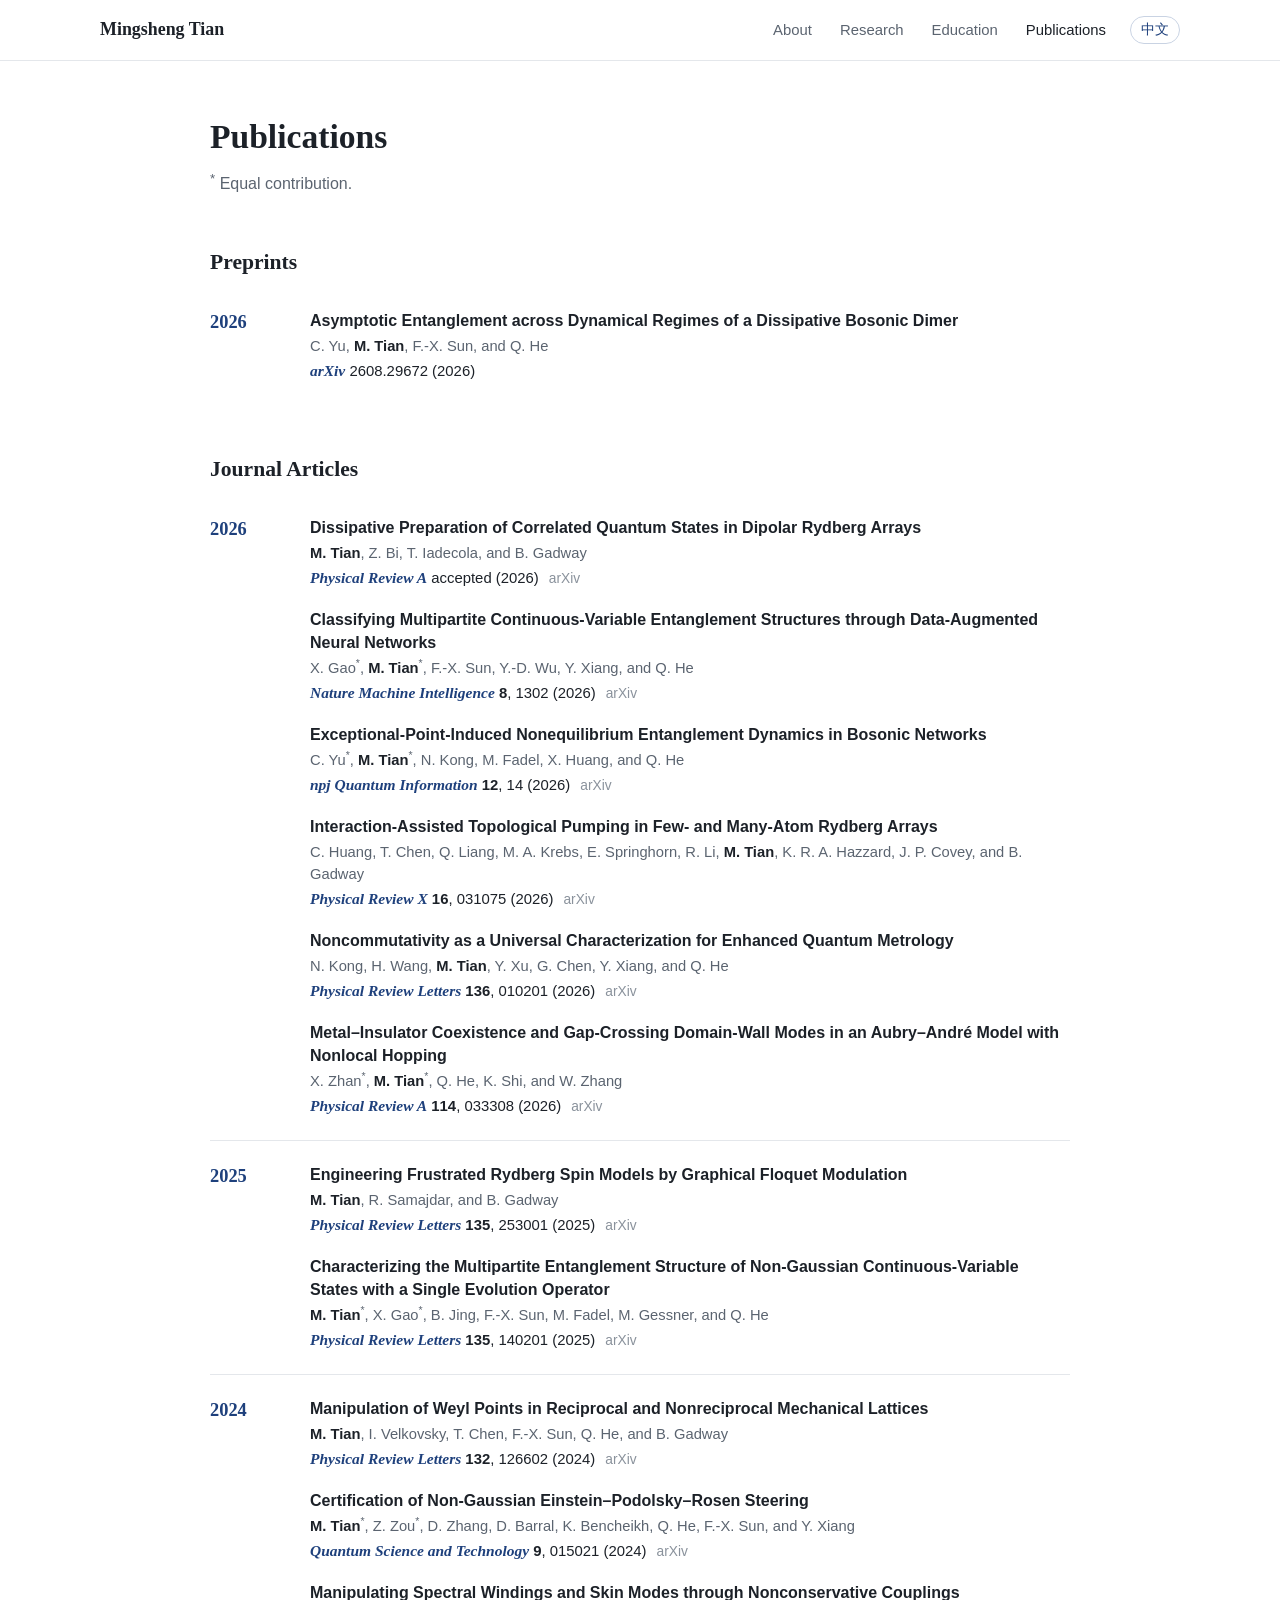
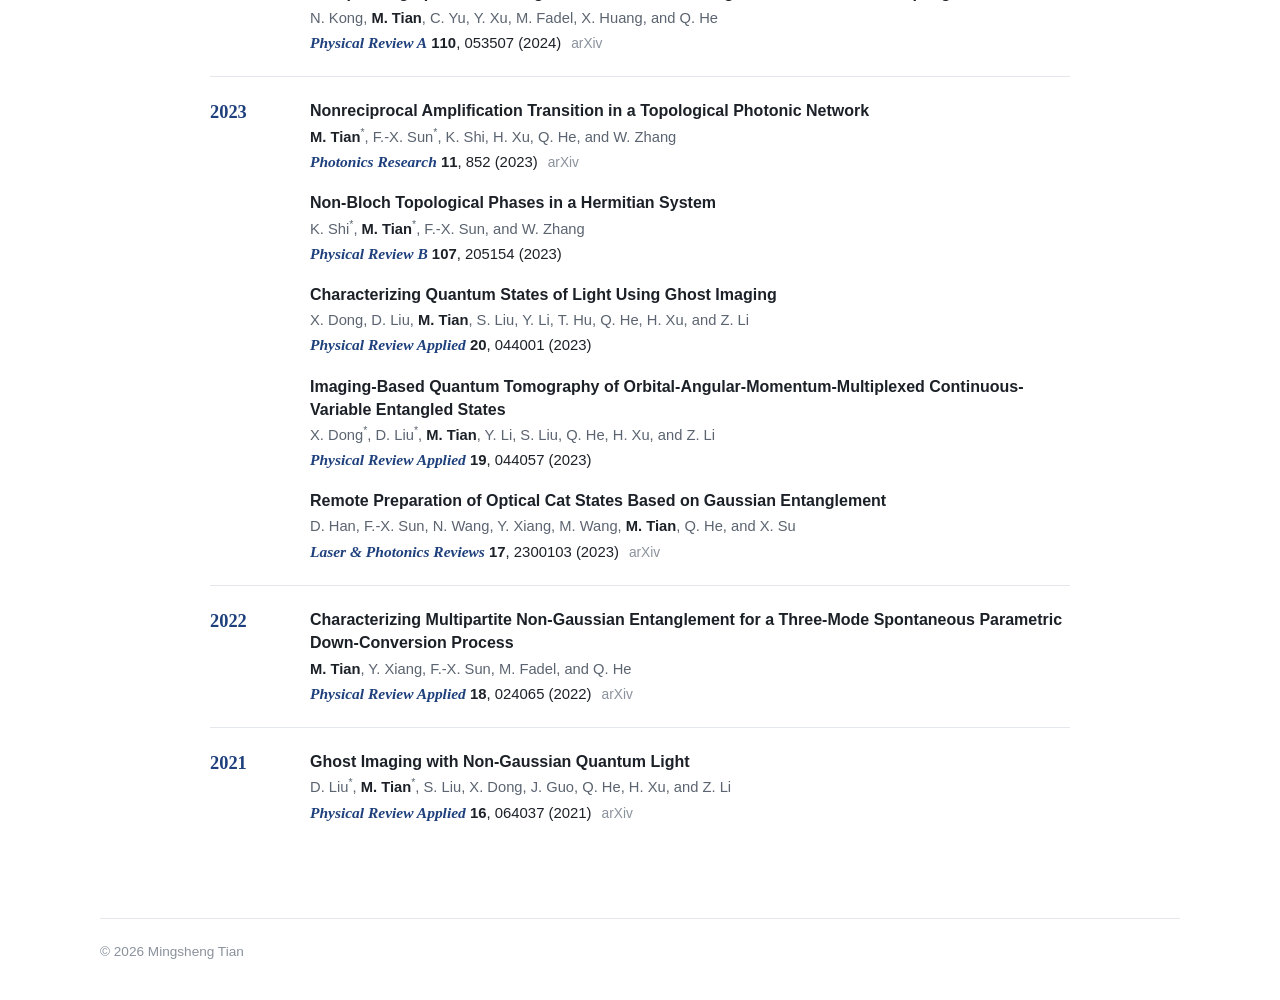
==== commit 2ad0cdf1: "Publications: remove Google Scholar citation note Co-Authored-By: Claude Opus 5.5 <noreply@anthropic" ====
--- a/publications.html
+++ b/publications.html
@@ -16,7 +16,7 @@
         document.documentElement.lang = l === "zh" ? "zh-CN" : "en";
       })();
     </script>
-    <link rel="stylesheet" href="assets/css/style.css?v=20261115">
+    <link rel="stylesheet" href="assets/css/style.css?v=20261115b">
   </head>
   <body>
     <header class="site-header">
@@ -36,8 +36,8 @@
       <div class="page-head">
         <h1><span class="en">Publications</span><span class="zh">论文列表</span></h1>
         <p>
-          <span class="en"><sup>*</sup> Equal contribution. Citation metrics are on <a href="https://scholar.google.com/citations?user=RYFxHLgAAAAJ&amp;hl=en">Google Scholar</a>.</span>
-          <span class="zh"><sup>*</sup> 共同第一作者。引用数据可以在 <a href="https://scholar.google.com/citations?user=RYFxHLgAAAAJ&amp;hl=en">Google Scholar</a> 查看。</span>
+          <span class="en"><sup>*</sup> Equal contribution.</span>
+          <span class="zh"><sup>*</sup> 共同第一作者。</span>
         </p>
       </div>
 
--- a/assets/css/style.css
+++ b/assets/css/style.css
@@ -380,7 +380,7 @@
 
 .rows li {
   display: grid;
-  grid-template-columns: 112px minmax(0, 1fr);
+  grid-template-columns: 124px minmax(0, 1fr);
   gap: 16px;
 }
 
